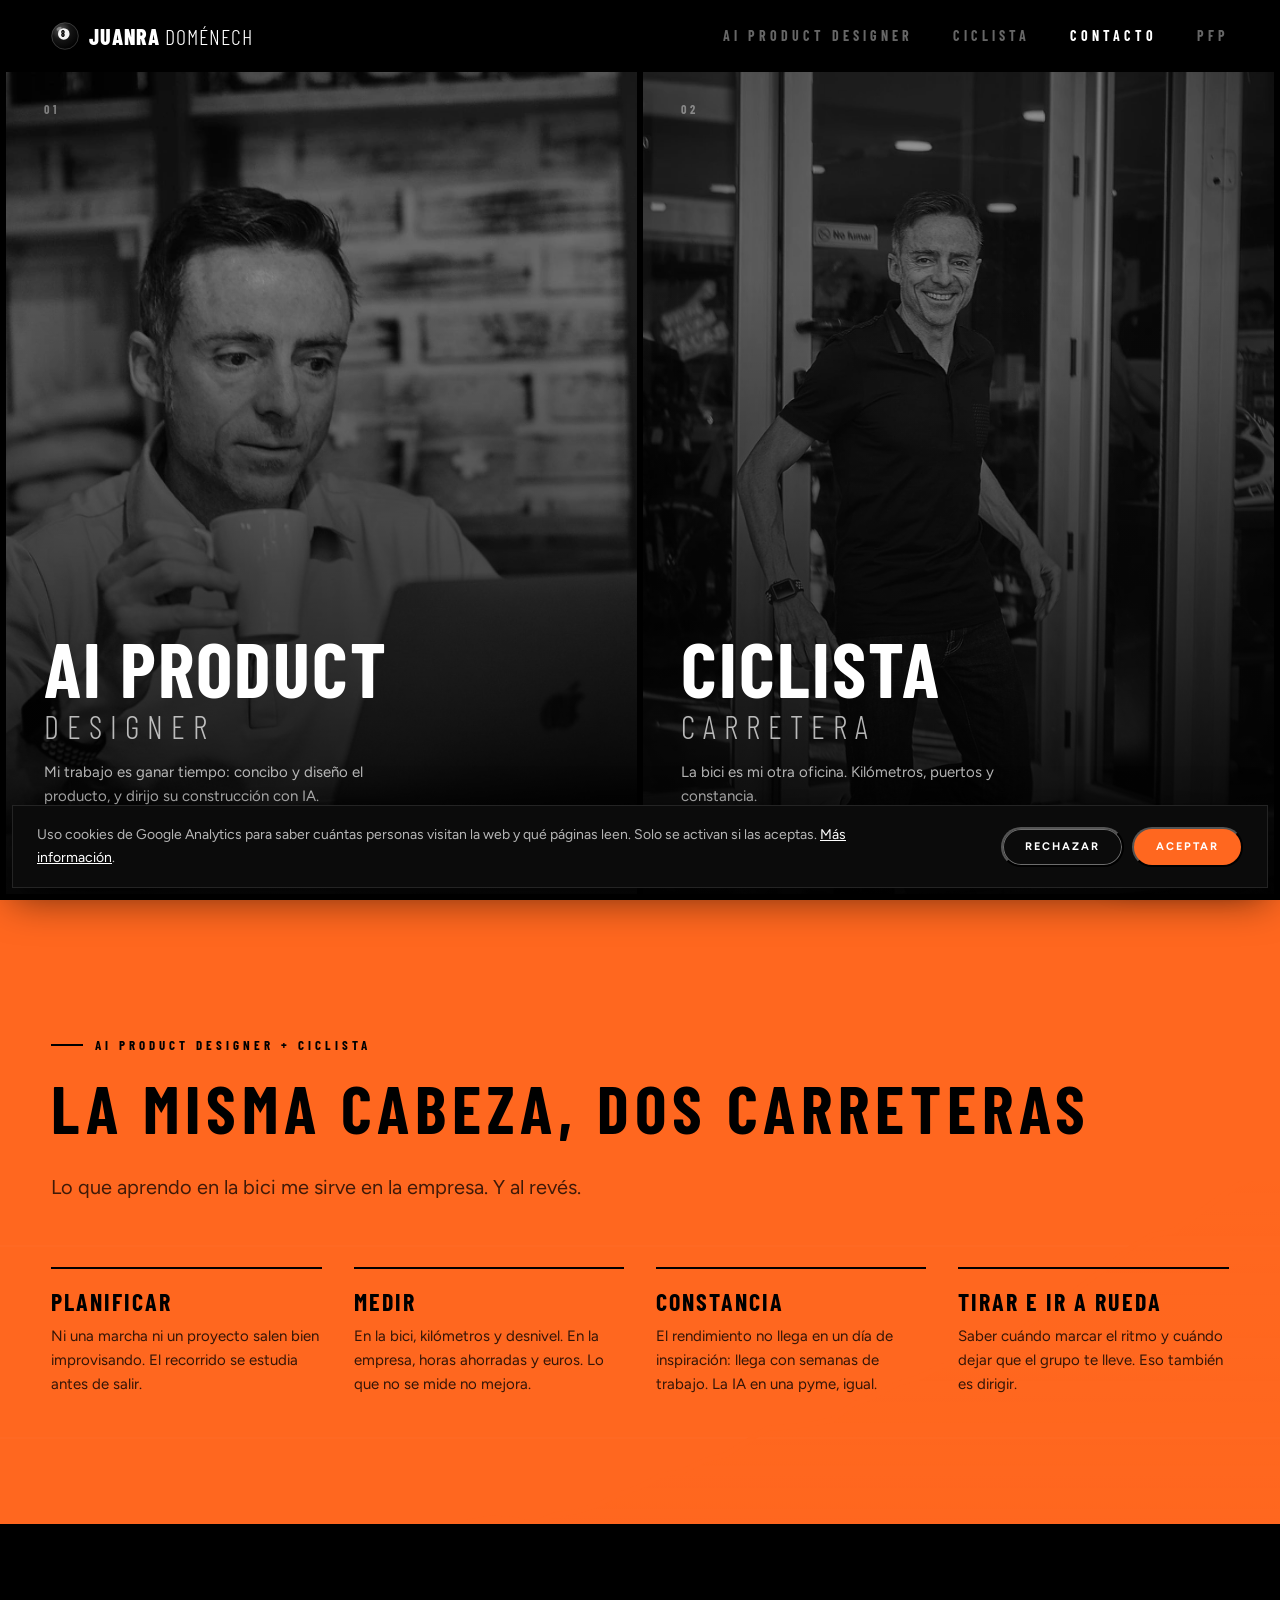
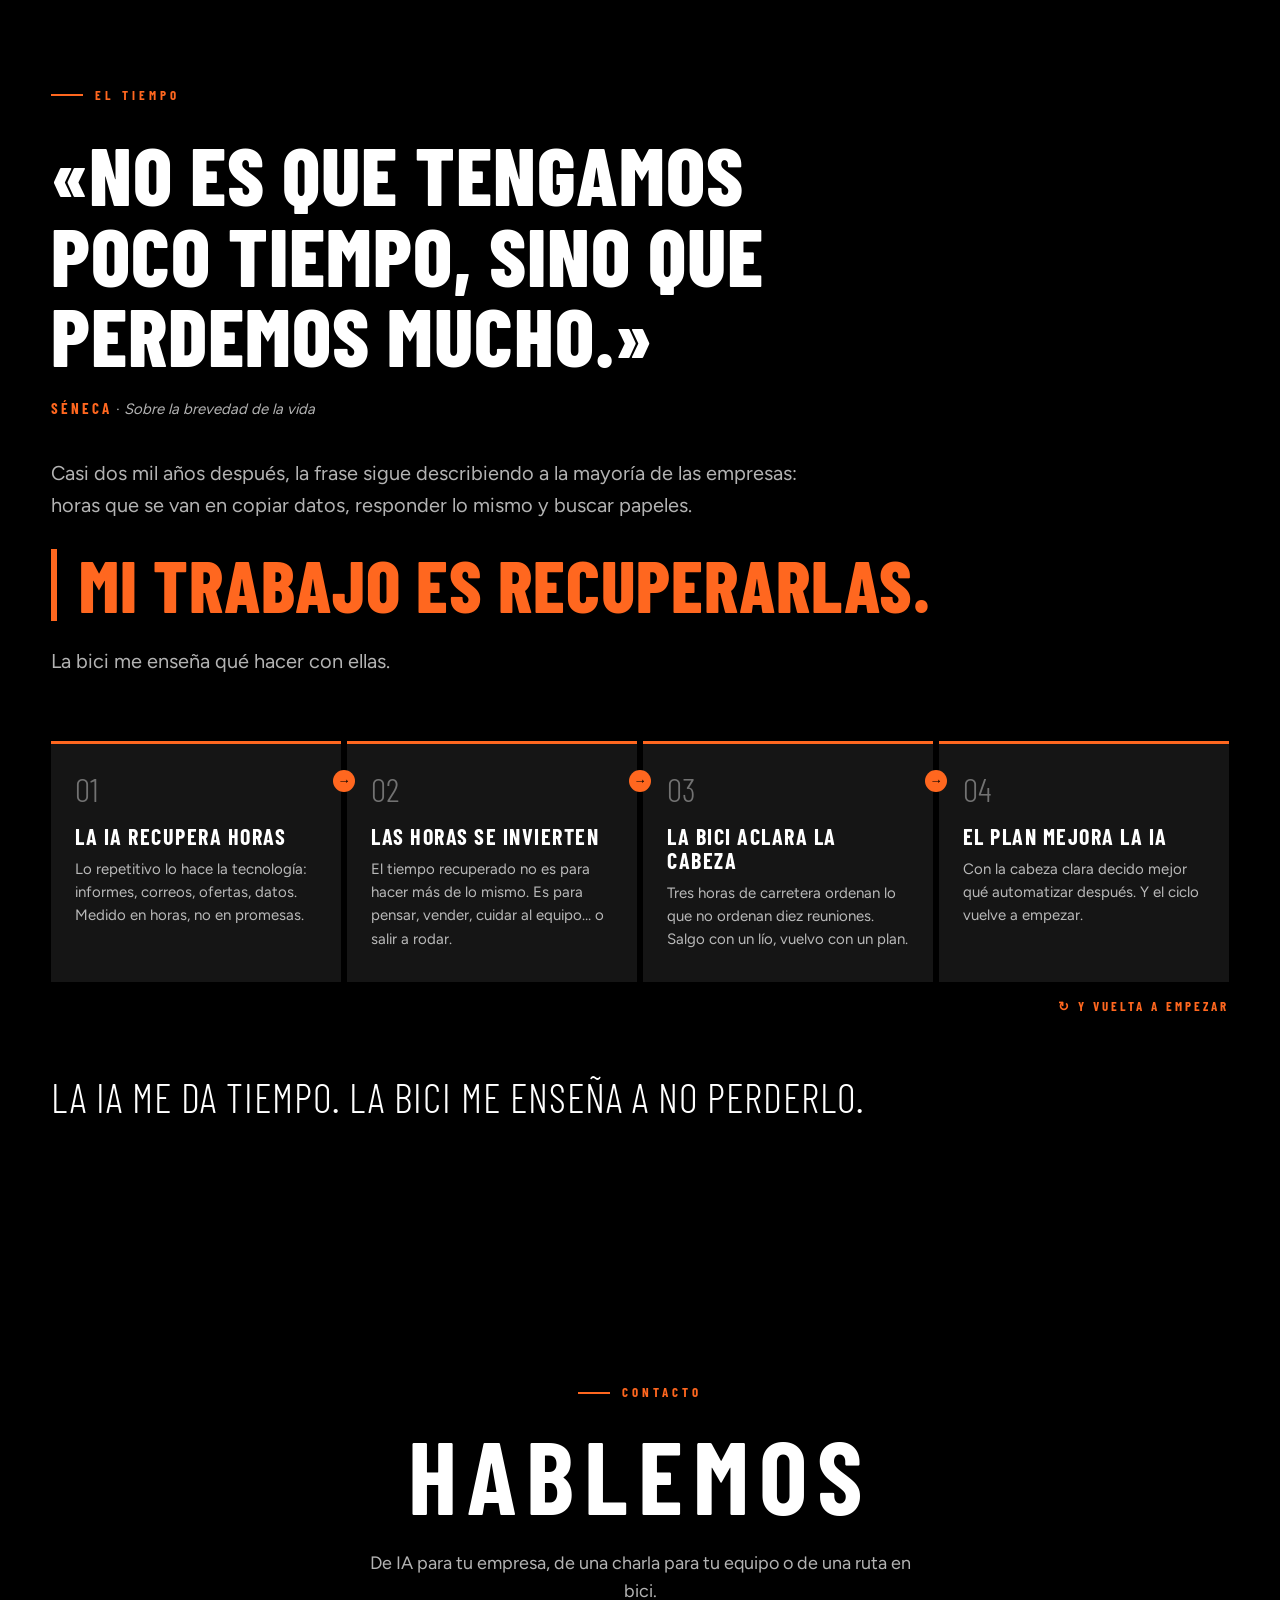
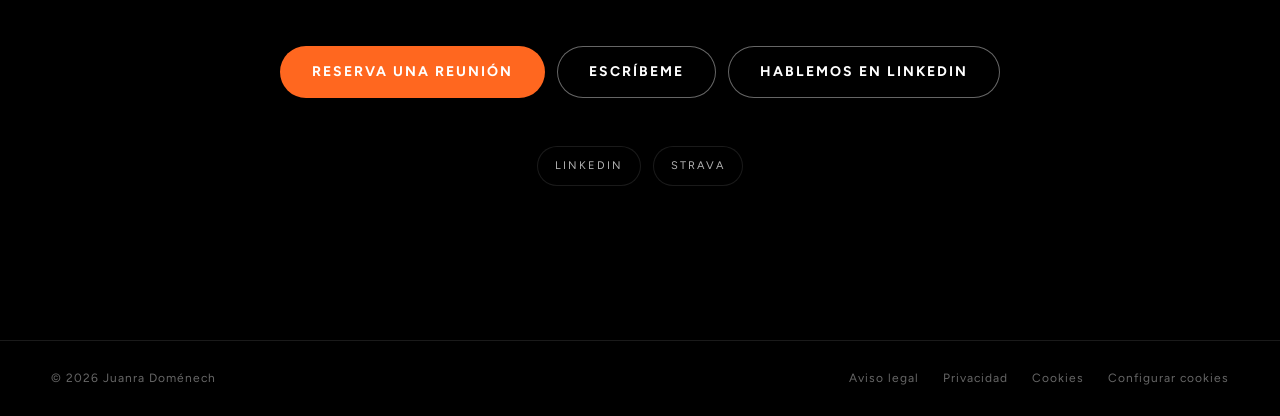
==== index.html @ 04b244ca "Web: títulos de sección alineados con el contenido en pantallas anchas Co-Authored-By: Claude Opus 5" ====
<!DOCTYPE html>
<html lang="es" data-ga="G-3RP4GH70DX">
<head>
<meta charset="utf-8">
<meta name="viewport" content="width=device-width, initial-scale=1">
<title>Juanra Doménech · AI Product Designer y ciclista</title>
<meta name="description" content="AI Product Designer: mi trabajo es ganar tiempo. Concibo y diseño producto de software con IA, del diagnóstico al producto en marcha. Y cuando cierro el portátil, salgo en bici.">

<link rel="canonical" href="https://juanradomenech.com/">
<meta name="theme-color" content="#000000">
<meta property="og:type" content="website">
<meta property="og:locale" content="es_ES">
<meta property="og:site_name" content="Juanra Doménech">
<meta property="og:title" content="Juanra Doménech · AI Product Designer y ciclista">
<meta property="og:description" content="AI Product Designer: mi trabajo es ganar tiempo. Concibo y diseño producto de software con IA, del diagnóstico al producto en marcha. Y cuando cierro el portátil, salgo en bici.">
<meta property="og:url" content="https://juanradomenech.com/">
<meta property="og:image" content="https://juanradomenech.com/img/og.png">
<meta property="og:image:width" content="1200">
<meta property="og:image:height" content="630">
<meta name="twitter:card" content="summary_large_image">
<link rel="icon" href="favicon.svg?v=6" type="image/svg+xml">
<link rel="icon" href="img/favicon-32.png?v=6" type="image/png" sizes="32x32">
<link rel="icon" href="img/favicon-192.png?v=6" type="image/png" sizes="192x192">
<link rel="apple-touch-icon" href="img/apple-touch-icon.png?v=6">
<link rel="preload" href="fonts/barlow-condensed-latin-700-normal.woff2" as="font" type="font/woff2" crossorigin>
<link rel="preload" href="fonts/figtree-latin-400-normal.woff2" as="font" type="font/woff2" crossorigin>
<link rel="stylesheet" href="css/estilos.css?v=438e1039">
<script type="application/ld+json">{"@context": "https://schema.org", "@type": "Person", "name": "Juanra Doménech", "url": "https://juanradomenech.com", "jobTitle": "AI Product Designer · Fundador de iLumya", "worksFor": {"@type": "Organization", "name": "iLumya Technologies", "url": "https://ilumya.es"}, "description": "AI Product Designer: mi trabajo es ganar tiempo. Concibo y diseño producto de software con IA, del diagnóstico al producto en marcha. Y cuando cierro el portátil, salgo en bici.", "knowsAbout": ["Diseño de producto", "Inteligencia artificial", "Software", "Transformación digital", "Ciclismo"], "sameAs": ["https://www.linkedin.com/in/juanradomenech/", "https://www.strava.com/athletes/1790674"]}</script>
</head>
<body>
<a class="saltar" href="#contenido">Saltar al contenido</a>
<header class="cabecera">
  <a class="logo" href="index.html" aria-label="Juanra Doménech, inicio"><svg class="logo-bola" viewBox="0 0 32 32" aria-hidden="true" focusable="false"><defs><radialGradient id="bola8" cx="34%" cy="28%" r="78%"><stop offset="0" stop-color="#5a5a5a"/><stop offset=".45" stop-color="#161616"/><stop offset="1" stop-color="#000"/></radialGradient></defs><circle cx="16" cy="16" r="15.2" fill="url(#bola8)" stroke="rgba(255,255,255,.28)" stroke-width=".8"/><circle cx="14.6" cy="13.6" r="6.6" fill="#f4f4f4"/><text x="14.6" y="17.1" text-anchor="middle" font-family="Barlow Condensed, Arial, sans-serif" font-weight="800" font-size="10" fill="#000">8</text><ellipse cx="9.2" cy="7.6" rx="3.2" ry="1.7" fill="#fff" opacity=".35" transform="rotate(-30 9.2 7.6)"/></svg><span class="logo-nombre">Juanra <span>Doménech</span></span></a>
  <nav class="menu" aria-label="Principal"><a href="consultor.html">AI Product Designer</a><a href="ciclista.html">Ciclista</a><a href="#contacto">Contacto</a><a href="personalfinance.html">PFP</a></nav>
  <button class="menu-boton" type="button" aria-label="Abrir el menú" aria-expanded="false" aria-controls="menu-movil"><span></span><span></span><span></span></button>
</header>
<div class="menu-movil" id="menu-movil">
  <a href="index.html">Inicio</a><a href="consultor.html">AI Product Designer</a><a href="ciclista.html">Ciclista</a><a href="#contacto">Contacto</a><a href="personalfinance.html">PFP</a>
  <div class="menu-pie"><a href="aviso-legal.html">Aviso legal</a><a href="privacidad.html">Privacidad</a><a href="https://www.linkedin.com/in/juanradomenech/" target="_blank" rel="noopener me">LinkedIn</a><a href="https://www.strava.com/athletes/1790674" target="_blank" rel="noopener me">Strava</a></div>
</div>
<main id="contenido">
<section class="portada" id="inicio" aria-label="Dos partes: consultor y ciclista">
  <h1 class="sr-only">Juanra Doménech, AI Product Designer y ciclista</h1>
  <a class="panel" href="consultor.html">
    <img class="foto foto--consultor" src="media/fotos/juanra-cafe.webp" alt="" loading="eager">
    <span class="panel-num">01</span>
    <div class="panel-texto">
      <h2>AI Product<span>Designer</span></h2>
      <p>Mi trabajo es ganar tiempo: concibo y diseño el producto, y dirijo su construcción con IA.</p>
      <span class="ver-mas">Ver más <i>→</i></span>
    </div>
  </a>
  <a class="panel" href="ciclista.html">
    <img class="foto foto--ciclista" src="media/fotos/juanra-tienda.webp" alt="" loading="eager">
    <span class="panel-num">02</span>
    <div class="panel-texto">
      <h2>Ciclista<span>Carretera</span></h2>
      <p>La bici es mi otra oficina. Kilómetros, puertos y constancia.</p>
      <span class="ver-mas">Ver más <i>→</i></span>
    </div>
  </a>
</section>
<section class="puente" aria-labelledby="t-puente">
  <svg class="arte-puente" viewBox="0 0 600 400" preserveAspectRatio="xMidYMid slice" aria-hidden="true" focusable="false"><defs><linearGradient id="alt2" x1="0" y1="0" x2="0" y2="1"><stop offset="0" stop-color="#FF671F" stop-opacity=".45"/><stop offset="1" stop-color="#FF671F" stop-opacity="0"/></linearGradient></defs><g stroke="#FFFFFF" stroke-opacity=".07"><line x1="0" y1="60" x2="600" y2="60"/><line x1="0" y1="150" x2="600" y2="150"/><line x1="0" y1="240" x2="600" y2="240"/><line x1="0" y1="330" x2="600" y2="330"/></g><polygon points="0,400 0.0,310.8 10.0,307.7 20.0,306.0 30.0,302.8 40.0,299.6 50.0,300.8 60.0,302.5 70.0,298.4 80.0,298.7 90.0,299.3 100.0,294.5 110.0,293.7 120.0,290.4 130.0,289.7 140.0,288.0 150.0,289.8 160.0,288.2 170.0,284.9 180.0,284.1 190.0,281.7 200.0,279.7 210.0,282.1 220.0,279.3 230.0,277.6 240.0,278.0 250.0,280.1 260.0,276.0 270.0,274.6 280.0,271.3 290.0,266.6 300.0,262.8 310.0,257.4 320.0,255.6 330.0,250.6 340.0,248.0 350.0,241.6 360.0,235.4 370.0,234.7 380.0,233.5 390.0,231.6 400.0,224.1 410.0,220.2 420.0,214.8 430.0,211.7 440.0,207.0 450.0,203.0 460.0,199.3 470.0,193.8 480.0,188.3 490.0,180.5 500.0,174.3 510.0,166.4 520.0,159.0 530.0,150.8 540.0,145.0 550.0,142.9 560.0,136.0 570.0,128.5 580.0,121.5 590.0,117.2 600.0,112.0 600,400" fill="url(#alt2)"/><polyline points="0.0,310.8 10.0,307.7 20.0,306.0 30.0,302.8 40.0,299.6 50.0,300.8 60.0,302.5 70.0,298.4 80.0,298.7 90.0,299.3 100.0,294.5 110.0,293.7 120.0,290.4 130.0,289.7 140.0,288.0 150.0,289.8 160.0,288.2 170.0,284.9 180.0,284.1 190.0,281.7 200.0,279.7 210.0,282.1 220.0,279.3 230.0,277.6 240.0,278.0 250.0,280.1 260.0,276.0 270.0,274.6 280.0,271.3 290.0,266.6 300.0,262.8 310.0,257.4 320.0,255.6 330.0,250.6 340.0,248.0 350.0,241.6 360.0,235.4 370.0,234.7 380.0,233.5 390.0,231.6 400.0,224.1 410.0,220.2 420.0,214.8 430.0,211.7 440.0,207.0 450.0,203.0 460.0,199.3 470.0,193.8 480.0,188.3 490.0,180.5 500.0,174.3 510.0,166.4 520.0,159.0 530.0,150.8 540.0,145.0 550.0,142.9 560.0,136.0 570.0,128.5 580.0,121.5 590.0,117.2 600.0,112.0" fill="none" stroke="#FF671F" stroke-width="2.5"/><g stroke="#FFFFFF" stroke-opacity=".35"><line x1="100" y1="326.0" x2="100" y2="336.0"/><line x1="200" y1="326.0" x2="200" y2="336.0"/><line x1="300" y1="326.0" x2="300" y2="336.0"/><line x1="400" y1="326.0" x2="400" y2="336.0"/><line x1="500" y1="326.0" x2="500" y2="336.0"/></g><line x1="600.0" y1="52.0" x2="600.0" y2="112.0" stroke="#FFFFFF" stroke-opacity=".6"/><circle cx="600.0" cy="112.0" r="5" fill="#FFFFFF"/></svg>
  <div class="wrap">
    <span class="etiqueta">AI Product Designer + Ciclista</span>
    <h2 class="titulo aparece" id="t-puente">La misma cabeza, dos carreteras</h2>
    <p class="entradilla aparece">Lo que aprendo en la bici me sirve en la empresa. Y al revés.</p>
    <div class="ideas aparece"><div class="idea"><h3>Planificar</h3><p>Ni una marcha ni un proyecto salen bien improvisando. El recorrido se estudia antes de salir.</p></div><div class="idea"><h3>Medir</h3><p>En la bici, kilómetros y desnivel. En la empresa, horas ahorradas y euros. Lo que no se mide no mejora.</p></div><div class="idea"><h3>Constancia</h3><p>El rendimiento no llega en un día de inspiración: llega con semanas de trabajo. La IA en una pyme, igual.</p></div><div class="idea"><h3>Tirar e ir a rueda</h3><p>Saber cuándo marcar el ritmo y cuándo dejar que el grupo te lleve. Eso también es dirigir.</p></div></div>
  </div>
</section>
<section class="parte tiempo" aria-labelledby="t-tiempo">
  <div class="wrap">
    <span class="etiqueta">El tiempo</span>
    <figure class="cita-seneca aparece">
      <blockquote id="t-tiempo"><p>«No es que tengamos poco tiempo, sino que perdemos mucho.»</p></blockquote>
      <figcaption><b>Séneca</b> · <cite>Sobre la brevedad de la vida</cite></figcaption>
    </figure>
    <p class="entradilla aparece">Casi dos mil años después, la frase sigue describiendo a la mayoría de las empresas: horas que se van en copiar datos, responder lo mismo y buscar papeles.</p><p class="tiempo-destacado aparece"><span>Mi trabajo es recuperarlas.</span></p><p class="entradilla tiempo-despues aparece">La bici me enseña qué hacer con ellas.</p>
    <ol class="ciclo aparece"><li class="paso"><span class="paso-n">01</span><h3>La IA recupera horas</h3><p>Lo repetitivo lo hace la tecnología: informes, correos, ofertas, datos. Medido en horas, no en promesas.</p></li><li class="paso"><span class="paso-n">02</span><h3>Las horas se invierten</h3><p>El tiempo recuperado no es para hacer más de lo mismo. Es para pensar, vender, cuidar al equipo… o salir a rodar.</p></li><li class="paso"><span class="paso-n">03</span><h3>La bici aclara la cabeza</h3><p>Tres horas de carretera ordenan lo que no ordenan diez reuniones. Salgo con un lío, vuelvo con un plan.</p></li><li class="paso"><span class="paso-n">04</span><h3>El plan mejora la IA</h3><p>Con la cabeza clara decido mejor qué automatizar después. Y el ciclo vuelve a empezar.</p></li></ol>
    <p class="ciclo-vuelta aparece" aria-hidden="true">↻ Y vuelta a empezar</p>
    <p class="tiempo-cierre aparece">La IA me da tiempo. La bici me enseña a no perderlo.</p>
  </div>
</section>
<section class="cierre" id="contacto" aria-labelledby="t-contacto">
  
  <div class="wrap">
    <span class="etiqueta">Contacto</span>
    <h2 class="titulo" id="t-contacto">Hablemos</h2>
    <p>De IA para tu empresa, de una charla para tu equipo o de una ruta en bici.</p>
    <div class="acciones"><a class="boton boton--lg" href="https://calendar.app.google/ssXw7ezBEgn77nco7" target="_blank" rel="noopener">Reserva una reunión</a><a class="boton boton--lg boton--linea" href="mailto:juanra.domenech@gmail.com">Escríbeme</a><a class="boton boton--lg boton--linea" href="https://www.linkedin.com/in/juanradomenech/" target="_blank" rel="noopener">Hablemos en LinkedIn</a></div>
    
    <div class="redes"><a href="https://www.linkedin.com/in/juanradomenech/" target="_blank" rel="noopener me">LinkedIn</a><a href="https://www.strava.com/athletes/1790674" target="_blank" rel="noopener me">Strava</a></div>
  </div>
</section>
</main>
<footer class="pie">
  <span>© 2026 Juanra Doménech</span>
  <nav aria-label="Legal"><a href="aviso-legal.html">Aviso legal</a><a href="privacidad.html">Privacidad</a><a href="cookies.html">Cookies</a><button type="button" class="pie-cookies" data-cookies hidden>Configurar cookies</button></nav>
</footer>
<div class="bot">
  <script type="application/json" id="bot-datos">{"saludo": "¡Hola! Soy el asistente de Juanra. Te cuento qué hace, cómo trabaja y cómo contactarle. ¿Qué te interesa?", "inicio": ["servicios", "ilumya", "formacion-equipos", "precios", "ciclismo", "contacto"], "temas": [{"id": "servicios", "boton": "¿A qué te dedicas?", "claves": ["aplicacion", "aplicación", "app", "ayuda", "ayudar", "consultor", "consultoria", "dedicas", "diseñas", "diseño", "haces", "ofreces", "producto", "servicio", "servicios", "software", "trabajar contigo", "designer", "diseñador"], "texto": "Soy AI Product Designer y mi trabajo es ganar tiempo: concibo y diseño software a partir de un diagnóstico de tu empresa y dirijo su construcción, la haga la IA o un equipo de desarrollo. Trabajo en cinco pasos: diagnóstico, concepto, diseño, dirección del desarrollo y evolución. Los servicios de AI Officer para pymes los presto desde iLumya (ilumya.es).", "siguientes": ["ilumya", "precios", "contacto"]}, {"id": "formacion-equipos", "boton": "Formación para equipos", "claves": ["formacion", "formar", "formador", "curso", "cursos", "taller", "talleres", "charla", "charlas", "conferencia", "ponencia", "equipo", "equipos", "plantilla", "empleados", "docente", "clase"], "texto": "Soy formador de equipos: preparo a las personas para que la tecnología y la IA se usen de verdad en el día a día. Llevo más de 20 años como docente y divulgador (COEPA, AIJU, AICE, AEC, SER Radio Alcoy, Grupo Zeta). Formación práctica, con tus procesos y tus herramientas, también como charla para tu equipo.", "siguientes": ["contacto", "servicios"]}, {"id": "ilumya", "boton": "¿Qué es iLumya?", "claves": ["ilumya", "empresa", "tu empresa", "software", "paradigma"], "texto": "En 2026 creé iLumya, un nuevo paradigma de empresa tecnológica de IA y software para pymes: personas que adaptan la gestión de la empresa a la IA y tecnología de IA que hace el trabajo cada día. Allí concibo el producto y trabajo como AI Officer. Los servicios para empresas los tienes en ilumya.es.", "enlace": {"texto": "Ver servicios en ilumya.es", "url": "https://ilumya.es"}, "siguientes": ["servicios", "contacto"]}, {"id": "precios", "boton": "¿Cuánto cuesta?", "claves": ["precio", "precios", "cuesta", "coste", "costo", "tarifa", "tarifas", "presupuesto", "pagar", "euros", "barato", "caro", "cuanto"], "texto": "Cada producto se presupuesta por escrito después del diagnóstico, cuando ya sabemos qué hay que construir y quién lo construye. Los servicios de AI Officer de iLumya tienen sus propios formatos y precios en ilumya.es.", "siguientes": ["contacto"]}, {"id": "trayectoria", "boton": "Tu trayectoria", "claves": ["trayectoria", "experiencia", "años", "carrera", "curriculum", "cv", "kliktickect", "klikticket", "mkf", "miniland", "linkedin", "quien eres", "quién", "sobre ti"], "texto": "Más de 25 años creando producto digital y negocio: concebí y dirigí MKF, Klikair CRM y KlikTicket (vendida a un grupo de software), dirigí el marketing de empresas que venden en más de 140 países (Miniland, Mutua Levante, Diagram Software) y en 2026 fundé iLumya.", "enlace": {"texto": "Ver mi LinkedIn", "url": "https://www.linkedin.com/in/juanradomenech/"}, "siguientes": ["estudios", "servicios"]}, {"id": "estudios", "boton": "Tu formación académica", "claves": ["estudios", "estudiado", "master", "masters", "mba", "licenciado", "licenciatura", "universidad", "titulacion", "esic", "eae", "obs", "big data"], "texto": "Licenciado en Marketing & Business Administration (ESIC), MBA (EAE), Máster en Data Management - Big Data & Business Analytics (OBS), Máster en Marketing Online y Comercio Digital (EAE), Máster en Marketing Digital (CEPADE-UPM) y Máster en Internet y Comunicación (UOC).", "siguientes": ["formacion-equipos", "contacto"]}, {"id": "ciclismo", "boton": "Tu lado ciclista", "claves": ["bici", "bicicleta", "ciclismo", "ciclista", "carretera", "ruta", "rutas", "strava", "kilometros", "km", "puerto", "mundial", "japon", "francia", "gran fondo", "millars", "uci", "marcha", "marchas"], "texto": "La bici es mi otra oficina: salgo con un lío en la cabeza y vuelvo con un plan. En 2026 llevo 9.059 km y 175.595 m de desnivel, y me clasifiqué en The Millars para el Mundial UCI Gran Fondo de Japón. El próximo reto: clasificarme para Francia 2027.", "enlace": {"texto": "Ver la página Ciclista", "url": "/ciclista.html"}, "siguientes": ["contacto"]}, {"id": "contacto", "boton": "Quiero hablar con Juanra", "claves": ["agenda", "agendar", "calendario", "cita", "contactar", "contacto", "correo", "email", "escribir", "hablar", "llamada", "llamar", "mail", "meet", "quedar", "reserva", "reservar", "reunion", "telefono", "videollamada"], "texto": "Reserva una reunión directamente en mi agenda (con videollamada de Google Meet) o escríbeme y te respondo personalmente. Cuéntame en dos líneas tu empresa y qué necesitas.", "accion": "correo", "siguientes": []}, {"id": "saludo", "claves": ["hola", "buenas", "buenos dias", "buenas tardes", "hey"], "texto": "¡Hola! ¿En qué te puedo ayudar? Puedo contarte a qué me dedico, la formación para equipos, iLumya o cómo contactar conmigo.", "siguientes": ["servicios", "formacion-equipos", "contacto"]}, {"id": "gracias", "claves": ["gracias", "genial", "perfecto", "vale", "ok"], "texto": "¡A ti! Si quieres seguir la conversación con Juanra, escríbele.", "accion": "correo", "siguientes": []}], "no_entiendo": "No tengo esa respuesta, pero Juanra sí. Escríbele tu pregunta y te contesta personalmente.", "correo_asunto": "Consulta desde juanradomenech.com", "correo": "juanra.domenech@gmail.com", "agenda": "https://calendar.app.google/ssXw7ezBEgn77nco7"}</script>
  <div class="bot-panel" id="bot-panel" role="dialog" aria-label="Asistente de Juanra" hidden>
    <div class="bot-cab"><img src="media/fotos/juanra-cafe.webp" alt="" width="40" height="40"><div><strong>Asistente de Juanra</strong><span>Respuestas al momento · Juanra contesta por correo</span></div>
      <button type="button" class="bot-cerrar" aria-label="Cerrar">×</button></div>
    <div class="bot-msgs" aria-live="polite"></div>
    <form class="bot-form"><label class="sr-only" for="bot-texto">Tu pregunta</label>
      <input id="bot-texto" type="text" autocomplete="off" placeholder="Escribe tu pregunta…">
      <button type="submit" class="bot-enviar" aria-label="Enviar"><svg viewBox="0 0 24 24" aria-hidden="true"><path fill="currentColor" d="M3 20.5 21 12 3 3.5 3 10l12 2-12 2z"/></svg></button></form>
  </div>
  <button type="button" class="bot-boton" aria-expanded="false" aria-controls="bot-panel"><svg viewBox="0 0 24 24" aria-hidden="true"><path fill="currentColor" d="M4 4h16a2 2 0 0 1 2 2v10a2 2 0 0 1-2 2H9l-5 4v-4a2 2 0 0 1-2-2V6a2 2 0 0 1 2-2zm3 6.5a1.5 1.5 0 1 0 0 .01zm5 0a1.5 1.5 0 1 0 0 .01zm5 0a1.5 1.5 0 1 0 0 .01z"/></svg><span>Pregúntame</span></button>
</div>
<script src="js/web.js?v=4409b723" defer></script>
<script src="js/consentimiento.js?v=2a28d7bd" defer></script>
<script src="js/promo-pfp.js?v=2489d7d7" defer></script>
</body>
</html>
---- css/estilos.css ----
/* juanradomenech.com · estilos */

@font-face { font-family: "Barlow Condensed"; font-weight: 300; font-style: normal; font-display: swap; src: url("../fonts/barlow-condensed-latin-300-normal.woff2") format("woff2"); }
@font-face { font-family: "Barlow Condensed"; font-weight: 700; font-style: normal; font-display: swap; src: url("../fonts/barlow-condensed-latin-700-normal.woff2") format("woff2"); }
@font-face { font-family: "Barlow Condensed"; font-weight: 800; font-style: normal; font-display: swap; src: url("../fonts/barlow-condensed-latin-800-normal.woff2") format("woff2"); }
@font-face { font-family: "Figtree"; font-weight: 400; font-style: normal; font-display: swap; src: url("../fonts/figtree-latin-400-normal.woff2") format("woff2"); }
@font-face { font-family: "Figtree"; font-weight: 700; font-style: normal; font-display: swap; src: url("../fonts/figtree-latin-700-normal.woff2") format("woff2"); }

:root {
  --font-condensed: "Barlow Condensed", "Proxima Nova Condensed", Helvetica, Arial, sans-serif;
  --font-body: "Figtree", "Proxima Nova", Helvetica, Arial, sans-serif;
  /* Alternativa de una sola familia (hay que añadir sus @font-face):
  --font-condensed: "Sofia Sans Condensed", Helvetica, Arial, sans-serif;
  --font-body: "Sofia Sans", Helvetica, Arial, sans-serif; */

  --black: #000000;
  --black-soft: #0B0B0B;
  --black-card: #151515;
  --white: #FFFFFF;
  --white-70: rgba(255, 255, 255, .7);
  --white-40: rgba(255, 255, 255, .4);
  --white-10: rgba(255, 255, 255, .1);
  --orange: #FF671F;
  --orange-hover: #F54F00;

  --header-h: 72px;
  --pad: clamp(20px, 4vw, 64px);
  --max: 1320px;
  --ease: cubic-bezier(.22, .61, .36, 1);
}

*, *::before, *::after { box-sizing: border-box; }
html { scroll-behavior: smooth; scroll-padding-top: var(--header-h); -webkit-text-size-adjust: 100%; }
body { margin: 0; background: var(--black); color: var(--white); font-family: var(--font-body); font-size: 16px; line-height: 1.6; -webkit-font-smoothing: antialiased; }
img, svg { display: block; max-width: 100%; }
a { color: inherit; text-decoration: none; }
p { margin: 0; }
h1, h2, h3 { margin: 0; font-family: var(--font-condensed); font-weight: 700; text-transform: uppercase; line-height: 1.05; }
:focus-visible { outline: 2px solid var(--orange); outline-offset: 3px; }
.sr-only { position: absolute; width: 1px; height: 1px; overflow: hidden; clip: rect(0 0 0 0); white-space: nowrap; }
.saltar { position: absolute; left: 16px; top: -60px; z-index: 100; background: var(--orange); padding: 10px 16px; font-weight: 700; }
.saltar:focus { top: 12px; }
.wrap { max-width: var(--max); margin: 0 auto; padding: 0 var(--pad); }

/* ---------- Cabecera ---------- */
.cabecera { position: fixed; inset: 0 0 auto 0; height: var(--header-h); z-index: 50; display: flex; align-items: center; justify-content: space-between; padding: 0 var(--pad); background: linear-gradient(to bottom, rgba(0,0,0,.85), rgba(0,0,0,0)); transition: background .3s var(--ease); }
.cabecera.con-fondo { background: rgba(0, 0, 0, .92); }
.logo { display: inline-flex; align-items: center; gap: 10px; font-family: var(--font-condensed); font-weight: 800; font-size: 22px; letter-spacing: 1px; text-transform: uppercase; line-height: 1; }
.logo-bola { width: 28px; height: 28px; flex: none; transition: transform .6s var(--ease); }
.logo:hover .logo-bola { transform: rotate(360deg); }
.logo-nombre span { font-weight: 300; }
.menu { display: flex; gap: 40px; }
.menu a { font-family: var(--font-condensed); font-weight: 700; font-size: 14px; letter-spacing: 4px; text-transform: uppercase; color: var(--white-40); transition: color .2s; }
.menu a:hover, .menu a.activo { color: var(--white); }
.menu-boton { display: none; width: 44px; height: 44px; border: 0; background: none; color: var(--white); cursor: pointer; padding: 10px; }
.menu-boton span { display: block; height: 2px; background: currentColor; margin: 6px 0; transition: transform .3s var(--ease), opacity .2s; }
.menu-abierto .menu-boton span:nth-child(1) { transform: translateY(8px) rotate(45deg); }
.menu-abierto .menu-boton span:nth-child(2) { opacity: 0; }
.menu-abierto .menu-boton span:nth-child(3) { transform: translateY(-8px) rotate(-45deg); }

.menu-movil { position: fixed; inset: 0; z-index: 40; background: var(--black); display: flex; flex-direction: column; justify-content: center; gap: 8px; padding: var(--header-h) var(--pad) 32px; opacity: 0; visibility: hidden; transition: opacity .3s var(--ease), visibility .3s; }
.menu-abierto .menu-movil { opacity: 1; visibility: visible; }
.menu-movil > a { font-family: var(--font-condensed); font-weight: 700; font-size: 44px; letter-spacing: 4px; text-transform: uppercase; }
.menu-movil .menu-pie { margin-top: 40px; display: flex; flex-wrap: wrap; gap: 20px; font-size: 12px; letter-spacing: 2px; text-transform: uppercase; color: var(--white-40); }

/* ---------- Botones y enlaces ---------- */
.boton { position: relative; display: inline-flex; align-items: center; justify-content: center; height: 40px; padding: 0 22px; border-radius: 30px; overflow: hidden; background: var(--orange); color: var(--white); font-family: var(--font-body); font-weight: 700; font-size: 11px; letter-spacing: 2px; text-transform: uppercase; isolation: isolate; }
.boton::before { content: ""; position: absolute; inset: 0; z-index: -1; background: var(--orange-hover); transform: translateX(-101%); transition: transform .35s var(--ease); }
.boton:hover::before, .boton:focus-visible::before { transform: translateX(0); }
.boton--lg { height: 52px; padding: 0 32px; font-size: 14px; }
.boton--linea { background: transparent; box-shadow: inset 0 0 0 1px var(--white-40); }
.boton--linea::before { background: var(--white-10); }
.ver-mas { display: inline-flex; gap: 8px; align-items: center; font-size: 11px; letter-spacing: 2px; text-transform: uppercase; }
.ver-mas i { font-style: normal; transition: transform .3s var(--ease); }

/* ---------- Portada: dos paneles ---------- */
.portada { display: flex; height: 100vh; height: 100svh; min-height: 560px; gap: 6px; padding: var(--header-h) 6px 6px; background: var(--black); }
.panel { position: relative; flex: 1 1 0; overflow: hidden; display: flex; align-items: flex-end; background: var(--black-card); transition: flex-grow .6s var(--ease); }
.panel:hover, .panel:focus-visible { flex-grow: 1.35; }
.panel .arte { position: absolute; inset: 0; width: 100%; height: 100%; transition: transform 1.2s var(--ease), opacity .6s; opacity: .55; }
.panel:hover .arte { transform: scale(1.05); opacity: .85; }
.panel .foto { position: absolute; inset: 0; width: 100%; height: 100%; object-fit: cover; filter: grayscale(1) brightness(.6); transition: transform 1.2s var(--ease), filter .6s; }
.panel:hover .foto { transform: scale(1.05); filter: grayscale(.6) brightness(.8); }
.panel::after { content: ""; position: absolute; inset: 0; background: linear-gradient(to top, rgba(0,0,0,.92) 0%, rgba(0,0,0,.35) 45%, rgba(0,0,0,0) 75%); pointer-events: none; }
.panel-num { position: absolute; top: 28px; left: clamp(24px, 3vw, 48px); z-index: 2; font-family: var(--font-condensed); font-weight: 700; font-size: 12px; letter-spacing: 4px; color: var(--white-40); }
.panel-texto { position: relative; z-index: 2; padding: clamp(24px, 3vw, 48px); max-width: 520px; }
.panel h2 { font-size: clamp(40px, 6vw, 88px); letter-spacing: 2px; line-height: .92; }
.panel h2 span { display: block; font-weight: 300; font-size: .42em; letter-spacing: 8px; color: var(--white-70); margin-top: 10px; }
.panel p { margin: 18px 0 22px; font-size: 15px; color: var(--white-70); max-width: 380px; }
.panel:hover .ver-mas i { transform: translateX(6px); }
.panel .ver-mas { color: var(--white); }
.panel .ver-mas::before { content: ""; width: 24px; height: 2px; background: var(--orange); }

/* ---------- Bloques ---------- */
.parte { position: relative; padding: clamp(80px, 12vw, 160px) 0 clamp(60px, 8vw, 120px); overflow: hidden; }
.parte--suave { background: var(--black-soft); }
.marca-agua { position: absolute; top: clamp(30px, 6vw, 80px); left: 50%; transform: translateX(-50%); font-family: var(--font-condensed); font-weight: 800; font-size: clamp(90px, 20vw, 300px); line-height: 1; letter-spacing: 8px; text-transform: uppercase; color: transparent; -webkit-text-stroke: 1px rgba(255,255,255,.07); white-space: nowrap; pointer-events: none; user-select: none; }
.etiqueta { display: inline-flex; align-items: center; gap: 12px; font-family: var(--font-condensed); font-weight: 700; font-size: 13px; letter-spacing: 4px; text-transform: uppercase; color: var(--orange); }
.etiqueta::before { content: ""; width: 32px; height: 2px; background: var(--orange); }
.titulo { margin-top: 18px; font-size: clamp(36px, 5.2vw, 68px); letter-spacing: clamp(3px, .5vw, 6px); }
.titulo-sec { font-size: clamp(26px, 3vw, 32px); letter-spacing: 6px; }
.entradilla { margin-top: 28px; max-width: 760px; font-size: clamp(17px, 1.6vw, 20px); line-height: 1.6; color: var(--white-70); }
.cabeza-sec { display: flex; justify-content: space-between; align-items: flex-end; gap: 24px; margin: clamp(72px, 9vw, 120px) auto 32px; }

/* Cifras */
.cifras { display: grid; grid-template-columns: repeat(4, 1fr); gap: 1px; margin-top: 64px; background: var(--white-10); border: 1px solid var(--white-10); }
.cifras--3 { grid-template-columns: repeat(3, 1fr); }
.cifra { background: var(--black); padding: 32px 28px; }
.parte--suave .cifra { background: var(--black-soft); }
.cifra b { display: block; font-family: var(--font-condensed); font-weight: 800; font-size: clamp(56px, 6vw, 84px); line-height: 1; }
.cifra b small { font-size: .5em; color: var(--orange); margin-left: 4px; }
.cifra span { display: block; margin-top: 10px; font-size: 14px; color: var(--white-70); }

/* Servicios */
.servicios { display: grid; grid-template-columns: repeat(3, 1fr); gap: 6px; }
.servicio { position: relative; display: flex; flex-direction: column; gap: 16px; background: var(--black-card); padding: 40px 32px 32px; min-height: 320px; overflow: hidden; }
.servicio::before { content: ""; position: absolute; left: 0; top: 0; height: 3px; width: 0; background: var(--orange); transition: width .5s var(--ease); }
.servicio:hover::before { width: 100%; }
.servicio .n { font-family: var(--font-condensed); font-weight: 300; font-size: 14px; letter-spacing: 4px; color: var(--white-40); }
.servicio h3 { font-size: 26px; letter-spacing: 2px; }
.servicio p { color: var(--white-70); font-size: 15px; flex: 1; }
.servicio .boton { align-self: flex-start; }

/* Carrusel */
.carrusel { position: relative; }
.pista { display: grid; grid-auto-flow: column; grid-auto-columns: clamp(270px, 28vw, 360px); gap: 6px; overflow-x: auto; scroll-snap-type: x mandatory; scrollbar-width: none; --borde: max(var(--pad), calc((100% - var(--max)) / 2 + var(--pad))); padding: 0 var(--borde); scroll-padding: 0 var(--borde); cursor: grab; }
.pista::-webkit-scrollbar { display: none; }
.pista.arrastrando { cursor: grabbing; scroll-snap-type: none; }
.tarjeta { position: relative; scroll-snap-align: start; min-height: 420px; display: flex; flex-direction: column; justify-content: flex-end; padding: 32px 28px; background: var(--black-card); overflow: hidden; user-select: none; }
.tarjeta .arte-tarjeta { position: absolute; inset: 0; opacity: .5; transition: opacity .5s; -webkit-mask-image: linear-gradient(to bottom, #000 35%, transparent 70%); mask-image: linear-gradient(to bottom, #000 35%, transparent 70%); }
.tarjeta:hover .arte-tarjeta { opacity: .9; }
.tarjeta .anos { position: absolute; top: 28px; left: 28px; font-family: var(--font-condensed); font-weight: 700; font-size: 15px; letter-spacing: 3px; color: var(--orange); }
.tarjeta h3 { position: relative; font-size: 30px; letter-spacing: 2px; }
.tarjeta p { position: relative; margin-top: 12px; font-size: 14px; color: var(--white-70); }
.tarjeta .dato { position: relative; font-family: var(--font-condensed); font-weight: 800; font-size: 56px; line-height: 1; margin-bottom: 8px; }
.controles { display: grid; grid-template-columns: 1fr auto 1fr; align-items: center; gap: 24px; margin-top: 28px; }
.controles .puntos { grid-column: 2; justify-content: center; }
.controles .flechas { grid-column: 3; justify-self: end; }
.puntos { display: flex; gap: 10px; flex-wrap: wrap; }
.puntos button { width: 10px; height: 10px; padding: 0; border: 0; border-radius: 50%; background: var(--white-40); cursor: pointer; transition: background .2s, transform .2s; }
.puntos button[aria-current="true"] { background: var(--orange); transform: scale(1.3); }
.flechas { display: flex; gap: 8px; }
.flechas button { width: 48px; height: 48px; border: 1px solid var(--white-40); border-radius: 50%; background: transparent; color: var(--white); font-size: 18px; cursor: pointer; transition: background .2s, border-color .2s; }
.flechas button:hover { background: var(--orange); border-color: var(--orange); }
.flechas button:disabled { opacity: .3; cursor: default; background: transparent; border-color: var(--white-40); }

.formacion { margin-top: 48px; padding-top: 28px; border-top: 1px solid var(--white-10); display: grid; grid-template-columns: 200px 1fr; gap: 24px; font-size: 14px; color: var(--white-70); }
.formacion strong { font-family: var(--font-condensed); font-size: 14px; letter-spacing: 4px; text-transform: uppercase; color: var(--white); }

/* Puente */
.puente { position: relative; padding: clamp(80px, 10vw, 140px) 0; background: var(--orange); color: var(--black); overflow: hidden; }
.puente .arte-puente { position: absolute; inset: auto 0 0 0; width: 100%; height: 55%; opacity: .25; }
.puente .etiqueta { color: var(--black); }
.puente .etiqueta::before { background: var(--black); }
.puente .titulo { color: var(--black); }
.puente .entradilla { color: rgba(0,0,0,.75); }
.ideas { position: relative; display: grid; grid-template-columns: repeat(4, 1fr); gap: 32px; margin-top: 64px; }
.idea { border-top: 2px solid var(--black); padding-top: 20px; }
.idea h3 { font-size: 24px; letter-spacing: 2px; }
.idea p { margin-top: 10px; font-size: 15px; color: rgba(0,0,0,.8); }

/* Ciclista: próximamente */
.proximamente { display: grid; grid-template-columns: 1fr auto; align-items: center; gap: 32px; margin-top: 48px; padding: 40px; background: var(--black-card); border-left: 3px solid var(--orange); }
.proximamente p { font-size: 18px; color: var(--white-70); max-width: 640px; }

/* Panel de empresa (desactivado hasta su lanzamiento) */
.aviso-empresa { margin-top: 48px; display: flex; align-items: center; justify-content: space-between; gap: 24px; padding: 32px 40px; background: var(--black-card); }
.aviso-empresa h3 { font-size: 28px; letter-spacing: 4px; }
.aviso-empresa p { color: var(--white-70); margin-top: 6px; }

/* Cierre */
.cierre { padding: clamp(100px, 12vw, 180px) 0; text-align: center; background: var(--black); }
.cierre .titulo { font-size: clamp(48px, 8vw, 110px); letter-spacing: clamp(4px, .8vw, 10px); }
.cierre p { margin: 20px auto 40px; max-width: 560px; color: var(--white-70); font-size: 18px; }
.cierre .acciones { display: flex; justify-content: center; flex-wrap: wrap; gap: 12px; }
.redes { display: flex; justify-content: center; gap: 12px; margin-top: 48px; }
.redes a { width: 44px; height: 44px; display: grid; place-items: center; border-radius: 50%; color: var(--white-70); transition: color .2s, background .2s; }
.redes a:hover { color: var(--white); background: var(--white-10); }
.redes svg { width: 20px; height: 20px; fill: currentColor; }

/* Pie */
.pie { display: flex; flex-wrap: wrap; justify-content: space-between; align-items: center; gap: 16px; padding: 28px var(--pad); border-top: 1px solid var(--white-10); font-size: 12px; letter-spacing: 1px; color: var(--white-40); }
.pie nav { display: flex; flex-wrap: wrap; gap: 24px; }
.pie a:hover { color: var(--white); }

/* Páginas legales */
.legal { max-width: 820px; margin: 0 auto; padding: calc(var(--header-h) + 64px) var(--pad) 96px; }
.legal h1 { font-size: clamp(36px, 5vw, 56px); letter-spacing: 4px; margin: 18px 0 40px; }
.legal h2 { font-size: 20px; letter-spacing: 3px; margin: 40px 0 12px; }
.legal p, .legal li { color: var(--white-70); margin-bottom: 12px; }
.legal a { color: var(--orange); }
.legal .fecha { font-size: 13px; color: var(--white-40); }
.error { min-height: 100svh; display: grid; place-content: center; text-align: center; gap: 24px; padding: var(--pad); }
.error h1 { font-size: clamp(80px, 16vw, 200px); letter-spacing: 8px; }

/* Aparición al hacer scroll */
/* Sin animación al desplazarse: toda la página se muestra a la vez */
.aparece { opacity: 1; transform: none; }
.redes a { width: auto; height: 40px; padding: 0 18px; border-radius: 30px; box-shadow: inset 0 0 0 1px var(--white-10); font-size: 11px; letter-spacing: 2px; text-transform: uppercase; }

/* ---------- Responsive ---------- */
@media (max-width: 1024px) {
  .cifras { grid-template-columns: repeat(2, 1fr); }
  .servicios { grid-template-columns: 1fr; }
  .servicio { min-height: 0; }
  .ideas { grid-template-columns: repeat(2, 1fr); }
}
@media (max-width: 760px) {
  :root { --header-h: 64px; }
  .menu { display: none; }
  .menu-boton { display: block; }
  .logo { font-size: 19px; }
  .portada { flex-direction: column; height: auto; min-height: 0; }
  .panel { flex: none; height: 68svh; min-height: 420px; }
  .panel:hover, .panel:focus-visible { flex-grow: 0; }
  .cifras, .cifras--3 { grid-template-columns: 1fr 1fr; }
  .cifra { padding: 24px 18px; }
  .ideas { grid-template-columns: 1fr; gap: 28px; }
  .formacion { grid-template-columns: 1fr; gap: 8px; }
  .proximamente, .aviso-empresa { grid-template-columns: 1fr; flex-direction: column; align-items: flex-start; padding: 28px; }
  .cabeza-sec { flex-direction: column; align-items: flex-start; }
  .controles .flechas { display: none; }

  .pie { flex-direction: column; align-items: flex-start; }
}
@media (prefers-reduced-motion: reduce) {
  html { scroll-behavior: auto; }
  *, *::before, *::after { transition: none !important; animation: none !important; }
  .aparece { opacity: 1; transform: none; }
}

/* ---------- Páginas de cada parte ---------- */
.portada--pagina { height: 78vh; height: 78svh; min-height: 520px; }
.panel--fijo { cursor: default; }
.panel--fijo .arte { opacity: .7; }
.panel h1 { font-size: clamp(56px, 9vw, 140px); letter-spacing: 3px; line-height: .9; }
.panel h1 span { display: block; font-weight: 300; font-size: .34em; letter-spacing: 10px; color: var(--white-70); margin-top: 12px; }
.panel--fijo .panel-texto { max-width: 720px; }
.panel--fijo p { font-size: 17px; max-width: 520px; }
.otra-mitad { position: relative; display: flex; height: 62vh; height: 62svh; min-height: 420px; padding: 6px; background: var(--black); }
.otra-mitad .panel { flex: 1; }
.otra-etiqueta { position: absolute; z-index: 3; top: 34px; right: clamp(30px, 3vw, 54px); }
@media (max-width: 760px) {
  .portada--pagina { height: 72svh; }
  .otra-mitad { height: 68svh; }
  .otra-etiqueta { top: 28px; right: 24px; }
}

/* ---------- Marcas (ciclista) ---------- */
.marcas-sec { padding: clamp(72px, 9vw, 120px) 0; background: var(--black); text-align: center; }
.marcas-titulo { margin-bottom: 48px; }
.marcas { display: grid; grid-template-columns: repeat(4, minmax(0, 1fr)); gap: 6px; }
.marca { display: grid; place-items: center; height: 160px; padding: 24px; background: var(--black-card); }
.marca img { max-width: 70%; max-height: 56px; filter: brightness(0) invert(1); opacity: .6; transition: opacity .3s; }
.marca-texto { font-family: var(--font-condensed); font-weight: 800; font-size: clamp(24px, 2.6vw, 34px); letter-spacing: 3px; text-transform: uppercase; color: var(--white-40); transition: color .3s; }
a.marca:hover img, a.marca:focus-visible img { opacity: 1; }
a.marca:hover .marca-texto, a.marca:focus-visible .marca-texto { color: var(--white); }
@media (max-width: 760px) { .marcas { grid-template-columns: repeat(2, minmax(0, 1fr)); } .marca { height: 120px; } }

/* ---------- Fotos ---------- */
.foto--consultor { object-position: 35% center; }
.foto--cabecera { object-position: center 28%; filter: grayscale(1) brightness(.55); }
.panel--fijo .foto--cabecera { transform: none; }
.intro--foto { display: grid; grid-template-columns: minmax(0, 1.15fr) minmax(0, .85fr); gap: clamp(32px, 5vw, 80px); align-items: center; }
.intro-foto { position: relative; margin: 0; aspect-ratio: 4 / 5; overflow: hidden; background: var(--black-card); }
.intro-foto img { width: 100%; height: 100%; object-fit: cover; object-position: 62% center; filter: grayscale(1) contrast(1.05); }
.intro-foto::after { content: ""; position: absolute; left: 0; bottom: 0; width: 64px; height: 4px; background: var(--orange); }
.intro-acciones { display: flex; flex-wrap: wrap; gap: 12px; margin-top: 36px; }

/* ---------- Servicios ---------- */
.servicios-sec .entradilla { max-width: 820px; }
.fam-res-grid { display: grid; grid-template-columns: repeat(4, minmax(0, 1fr)); gap: 6px; margin-top: 56px; }
.fam-res { display: flex; flex-direction: column; gap: 8px; padding: 28px 24px; background: var(--black-card); border-top: 3px solid transparent; transition: border-color .3s, background .3s; }
.fam-res:hover { border-color: var(--orange); background: #1b1b1b; }
.fam-res b { font-family: var(--font-condensed); font-weight: 700; font-size: 13px; letter-spacing: 4px; text-transform: uppercase; color: var(--orange); }
.fam-res span { font-family: var(--font-condensed); font-weight: 700; font-size: 22px; line-height: 1.1; text-transform: uppercase; letter-spacing: 1px; }
.fam-res small { font-size: 13px; color: var(--white-70); }
.encaje { list-style: none; margin: 28px 0 0; padding: 0; display: flex; flex-wrap: wrap; gap: 8px 32px; font-size: 14px; color: var(--white-70); }
.encaje li::before { content: "→ "; color: var(--orange); }
.fam { margin-top: clamp(64px, 8vw, 104px); scroll-margin-top: calc(var(--header-h) + 16px); }
.fam-h { display: flex; flex-direction: column; gap: 12px; margin-bottom: 24px; }
.fam-h h3 { font-size: clamp(26px, 3vw, 38px); letter-spacing: 3px; }
.svc-lista { display: grid; gap: 6px; }
.svc { background: var(--black-card); }
.svc summary { display: grid; grid-template-columns: 56px minmax(0, 1fr) auto 40px; align-items: center; gap: 20px; padding: 26px 28px; cursor: pointer; list-style: none; }
.svc summary::-webkit-details-marker { display: none; }
.svc summary:hover h4 { color: var(--orange); }
.svc-n { font-family: var(--font-condensed); font-weight: 300; font-size: 30px; color: var(--white-40); }
.svc h4 { margin: 0; font-family: var(--font-condensed); font-weight: 700; font-size: clamp(22px, 2.2vw, 28px); letter-spacing: 2px; text-transform: uppercase; line-height: 1.1; transition: color .2s; }
.svc-p { display: block; margin-top: 6px; font-size: 15px; color: var(--white-70); }
.svc-chips { display: flex; flex-wrap: wrap; gap: 6px; justify-content: flex-end; }
.svc-chips i { font-style: normal; font-size: 11px; letter-spacing: 1.5px; text-transform: uppercase; padding: 6px 12px; border-radius: 30px; box-shadow: inset 0 0 0 1px var(--white-10); color: var(--white-70); white-space: nowrap; }
.svc-mas { position: relative; width: 40px; height: 40px; border-radius: 50%; box-shadow: inset 0 0 0 1px var(--white-40); transition: background .2s, transform .3s var(--ease); }
.svc-mas::before, .svc-mas::after { content: ""; position: absolute; left: 50%; top: 50%; width: 14px; height: 2px; background: var(--white); transform: translate(-50%, -50%); }
.svc-mas::after { transform: translate(-50%, -50%) rotate(90deg); transition: transform .3s var(--ease); }
.svc[open] .svc-mas { background: var(--orange); box-shadow: none; }
.svc[open] .svc-mas::after { transform: translate(-50%, -50%) rotate(0deg); }
.svc-c { padding: 4px 28px 36px 104px; display: grid; gap: 28px; }
.svc-c h5 { margin: 0 0 10px; font-family: var(--font-condensed); font-weight: 700; font-size: 13px; letter-spacing: 3px; text-transform: uppercase; color: var(--orange); }
.svc-res p { font-size: 17px; max-width: 820px; }
.svc-2 { display: grid; grid-template-columns: repeat(2, minmax(0, 1fr)); gap: 32px; }
.svc-c ul { margin: 0; padding-left: 18px; color: var(--white-70); font-size: 15px; }
.svc-c li { margin-bottom: 6px; }
.svc-c li::marker { color: var(--orange); }
.svc-ficha { display: grid; grid-template-columns: repeat(4, minmax(0, 1fr)); gap: 1px; margin: 0; background: var(--white-10); border: 1px solid var(--white-10); }
.svc-ficha div { background: var(--black); padding: 18px; }
.svc-ficha dt { font-family: var(--font-condensed); font-weight: 700; font-size: 12px; letter-spacing: 3px; text-transform: uppercase; color: var(--white-40); }
.svc-ficha dd { margin: 6px 0 0; font-size: 14px; }
.svc-accion { display: flex; flex-direction: column; align-items: flex-start; justify-content: flex-end; gap: 20px; }
.svc-lim { font-size: 13px; color: var(--white-40); }
.svc-lim b { color: var(--white-70); }
.trayectoria-sec { padding-bottom: clamp(60px, 8vw, 100px); }
.trayectoria-sec .titulo { margin-bottom: 40px; }

@media (max-width: 1024px) {
  .fam-res-grid { grid-template-columns: repeat(2, minmax(0, 1fr)); }
  .svc-ficha { grid-template-columns: repeat(2, minmax(0, 1fr)); }
  .svc summary { grid-template-columns: 44px minmax(0, 1fr) 40px; }
  .svc-chips { grid-column: 2; grid-row: 2; justify-content: flex-start; }
  .svc-c { padding-left: 92px; }
}
@media (max-width: 760px) {
  .intro--foto { grid-template-columns: 1fr; }
  .intro-foto { aspect-ratio: 4 / 3; }
  .fam-res-grid { grid-template-columns: 1fr; }
  .svc summary { padding: 22px 18px; gap: 12px; grid-template-columns: 34px minmax(0, 1fr) 36px; }
  .svc-mas { width: 36px; height: 36px; }
  .svc-n { font-size: 22px; }
  .svc-c { padding: 0 18px 28px; }
  .svc-2, .svc-ficha { grid-template-columns: 1fr; }
}

/* ---------- Ciclista ---------- */
.foto--ciclista { object-position: center 30%; }
.entradilla--fuerte { color: var(--white); font-size: clamp(20px, 2vw, 26px); line-height: 1.45; }
.texto-largo { margin-top: 28px; display: grid; gap: 16px; max-width: 640px; color: var(--white-70); font-size: 17px; }
.texto-largo p:last-child { color: var(--white); font-weight: 700; }
.intro-foto--bici { aspect-ratio: 1 / 1; }
.intro-foto--bici img { object-position: center; }
.cita { margin: clamp(56px, 7vw, 96px) 0 0; padding: 0 0 0 28px; border-left: 3px solid var(--orange); font-family: var(--font-condensed); font-weight: 700; font-size: clamp(30px, 4.4vw, 60px); line-height: 1.05; letter-spacing: 2px; text-transform: uppercase; max-width: 1000px; }
.hitos-sec { background: var(--black); }
.hitos { display: grid; grid-template-columns: minmax(0, 1.4fr) minmax(0, 1fr); gap: 6px; margin-top: 48px; }
.hito { display: grid; grid-template-rows: auto 1fr; background: var(--black-card); overflow: hidden; }
.hito-visual { position: relative; aspect-ratio: 16 / 11; overflow: hidden; background: var(--black-soft); }
.hito-visual img { width: 100%; height: 100%; object-fit: cover; object-position: center 25%; filter: grayscale(1); transition: filter .6s, transform 1.2s var(--ease); }
.hito:hover .hito-visual img { filter: grayscale(0); transform: scale(1.04); }
.hito-visual .arte-hito { width: 100%; height: 100%; opacity: .8; }
.hito--siguiente .hito-visual { aspect-ratio: auto; height: 100%; min-height: 260px; }
.hito--siguiente { grid-template-rows: 1fr auto; }
.hito-texto { padding: 32px; }
.hito h3 { margin-top: 14px; font-size: clamp(28px, 3vw, 40px); letter-spacing: 2px; }
.hito-lugar { margin: 10px 0 14px; font-family: var(--font-condensed); font-weight: 700; font-size: 14px; letter-spacing: 2px; text-transform: uppercase; color: var(--orange); }
.hito p:last-child { color: var(--white-70); }
@media (max-width: 900px) { .hitos { grid-template-columns: 1fr; } .hito--siguiente .hito-visual { min-height: 200px; } }

/* ---------- Empresa (iLumya) ---------- */
.empresa { display: grid; grid-template-columns: minmax(0, .9fr) minmax(0, 1.1fr); margin-top: 6px; background: var(--orange); color: var(--black); }
.empresa-marca { padding: clamp(32px, 4vw, 56px); border-right: 1px solid rgba(0,0,0,.2); }
.empresa .etiqueta { color: var(--black); }
.empresa .etiqueta::before { background: var(--black); }
.empresa h3 { margin-top: 16px; font-size: clamp(56px, 7vw, 96px); letter-spacing: 2px; text-transform: none; line-height: .95; }
.empresa-frase { margin-top: 18px; font-size: 17px; font-weight: 700; max-width: 380px; }
.empresa-texto { padding: clamp(32px, 4vw, 56px); display: flex; flex-direction: column; justify-content: center; align-items: flex-start; gap: 28px; font-size: 18px; }
.empresa .boton { background: var(--black); }
.empresa .boton::before { background: #222; }
.marcas { grid-template-columns: repeat(4, minmax(0, 1fr)); }
@media (max-width: 760px) { .empresa { grid-template-columns: 1fr; } .empresa-marca { border-right: 0; border-bottom: 1px solid rgba(0,0,0,.2); } .marcas { grid-template-columns: repeat(2, minmax(0, 1fr)); } }
.empresa .boton { color: var(--white); }
/* iLumya: azul de marca y logo */
.empresa { --azul-ilumya: #00F0FF; background: var(--azul-ilumya); }
.empresa-marca { border-color: rgba(0,0,0,.18); }
.empresa h3 { line-height: 0; }
.empresa-logo { width: clamp(200px, 22vw, 320px); height: auto; }

/* ---------- Aviso de cookies ---------- */
.aviso-cookies { position: fixed; left: 12px; right: 12px; bottom: 12px; z-index: 60; display: flex; align-items: center; justify-content: space-between; gap: 24px; padding: 18px 24px; background: var(--black-soft); border: 1px solid var(--white-10); box-shadow: 0 10px 40px rgba(0,0,0,.6); }
.aviso-cookies p { font-size: 14px; color: var(--white-70); max-width: 820px; }
.aviso-cookies a { color: var(--white); text-decoration: underline; }
.aviso-cookies-botones { display: flex; gap: 8px; flex-shrink: 0; }
.pie-cookies { background: none; border: 0; padding: 0; font: inherit; letter-spacing: inherit; color: inherit; cursor: pointer; }
.pie-cookies:hover { color: var(--white); }
@media (max-width: 760px) { .aviso-cookies { flex-direction: column; align-items: stretch; } .aviso-cookies-botones .boton { flex: 1; } }
.aviso-cookies[hidden], .pie-cookies[hidden] { display: none; }

/* ---------- Strava: últimas salidas ---------- */
.fuente { margin-top: 14px; font-size: 12px; color: var(--white-40); }
.ultimas-sec { background: var(--black); padding-top: clamp(64px, 8vw, 110px); }
.cabeza-sec--primera { margin-top: 0; }
.cabeza-sec--primera .titulo-sec { margin-top: 14px; }
.salidas { display: grid; grid-template-columns: repeat(3, minmax(0, 1fr)); gap: 6px; }
.salida { position: relative; display: flex; flex-direction: column; min-height: 360px; padding: 28px; background: var(--black-card); overflow: hidden; }
.salida .arte-salida { position: absolute; left: 0; right: 0; bottom: 0; width: 100%; height: 55%; opacity: .35; transition: opacity .4s; }
.salida:hover .arte-salida { opacity: .7; }
.salida-fecha { position: relative; font-family: var(--font-condensed); font-weight: 700; font-size: 14px; letter-spacing: 3px; text-transform: uppercase; color: var(--orange); }
.salida h3 { position: relative; margin: 12px 0 24px; font-size: 26px; letter-spacing: 1px; text-transform: none; }
.salida-datos { position: relative; display: grid; grid-template-columns: 1fr 1fr; gap: 18px 12px; margin: 0 0 auto; }
.salida-datos dt { font-family: var(--font-condensed); font-weight: 700; font-size: 11px; letter-spacing: 3px; text-transform: uppercase; color: var(--white-40); }
.salida-datos dd { margin: 4px 0 0; font-family: var(--font-condensed); font-weight: 800; font-size: 30px; line-height: 1; }
.salida-datos small { font-size: .5em; color: var(--white-70); font-weight: 700; }
.salida .ver-mas { position: relative; margin-top: 28px; }
.salida:hover .ver-mas i { transform: translate(3px, -3px); }
@media (max-width: 900px) { .salidas { grid-template-columns: 1fr; } .salida { min-height: 0; } }

/* ---------- LinkedIn: últimas publicaciones ---------- */
.linkedin-sec { background: var(--black); padding-top: clamp(64px, 8vw, 110px); }
.post { display: flex; flex-direction: column; gap: 16px; min-height: 320px; padding: 28px; background: var(--black-card); border-top: 3px solid transparent; transition: border-color .3s; }
.post:hover { border-color: var(--orange); }
.post-texto { flex: 1; font-size: 16px; line-height: 1.6; color: var(--white-70); display: -webkit-box; -webkit-line-clamp: 8; -webkit-box-orient: vertical; overflow: hidden; }
.post-datos { font-size: 13px; color: var(--white-40); }
.post:hover .ver-mas i { transform: translate(3px, -3px); }

/* Servicios compactos */
.fam-grid { display: grid; grid-template-columns: repeat(4, minmax(0, 1fr)); gap: 6px; margin-top: 56px; }
.fam-card { display: flex; flex-direction: column; gap: 10px; padding: 30px 24px 26px; background: var(--black-card); border-top: 3px solid transparent; transition: border-color .3s; }
.fam-card:hover { border-color: var(--orange); }
.fam-et { font-family: var(--font-condensed); font-weight: 700; font-size: 13px; letter-spacing: 4px; text-transform: uppercase; color: var(--orange); }
.fam-card h3 { margin: 0 0 8px; font-family: var(--font-condensed); font-weight: 700; font-size: 22px; line-height: 1.1; letter-spacing: 1px; text-transform: uppercase; }
.fam-svcs { list-style: none; margin: 0; padding: 0; display: grid; gap: 18px; }
.fam-svcs li { display: grid; grid-template-columns: 30px minmax(0, 1fr); gap: 8px; padding-top: 16px; border-top: 1px solid var(--white-10); }
.fam-svcs .svc-n { font-family: var(--font-condensed); font-weight: 300; font-size: 20px; color: var(--white-40); line-height: 1; }
.fam-svcs h4 { margin: 0; font-family: var(--font-condensed); font-weight: 700; font-size: 17px; letter-spacing: 1px; text-transform: uppercase; line-height: 1.15; }
.fam-svcs p { margin: 4px 0 0; font-size: 14px; line-height: 1.45; color: var(--white-70); }
.fam-svcs i { display: inline-block; margin-top: 8px; font-style: normal; font-size: 10px; letter-spacing: 1.5px; text-transform: uppercase; padding: 4px 10px; border-radius: 30px; box-shadow: inset 0 0 0 1px var(--white-10); color: var(--white-70); }
.svc-cta { margin-top: 36px; }
@media (max-width: 1100px) { .fam-grid { grid-template-columns: repeat(2, minmax(0, 1fr)); } }
@media (max-width: 640px) { .fam-grid { grid-template-columns: 1fr; } }

/* Formación */
.formacion2 { margin-top: clamp(72px, 9vw, 120px); padding-top: clamp(48px, 6vw, 72px); border-top: 1px solid var(--white-10); }
.form-grid { display: grid; grid-template-columns: 1fr 2fr 1fr; gap: 6px; margin-top: 48px; align-items: start; }
.form-grupo { background: var(--black-card); padding: 28px 24px; border-top: 3px solid var(--orange); }
.form-grupo h3 { margin: 0 0 8px; font-family: var(--font-condensed); font-weight: 700; font-size: 14px; letter-spacing: 4px; text-transform: uppercase; color: var(--orange); display: flex; justify-content: space-between; }
.form-grupo h3 small { font-weight: 300; font-size: 28px; letter-spacing: 0; color: var(--white-40); line-height: .8; }
.form-grupo ul { list-style: none; margin: 0; padding: 0; display: grid; gap: 0; }
.form-grupo:nth-child(2) ul { grid-template-columns: 1fr 1fr; column-gap: 28px; }
.form-grupo li { padding: 18px 0; border-top: 1px solid var(--white-10); }
.form-anos { font-family: var(--font-condensed); font-weight: 700; font-size: 13px; letter-spacing: 2px; color: var(--orange); }
.form-grupo h4 { margin: 6px 0 4px; font-family: var(--font-condensed); font-weight: 700; font-size: 19px; letter-spacing: 1px; text-transform: uppercase; line-height: 1.15; }
.form-centro { display: block; font-size: 14px; color: var(--white); }
.form-grupo li p { margin: 6px 0 0; font-size: 13px; line-height: 1.5; color: var(--white-70); }
@media (max-width: 1100px) { .form-grid { grid-template-columns: 1fr 1fr; } .form-grupo:nth-child(2) { grid-column: 1 / -1; grid-row: 1; } }
@media (max-width: 640px) { .form-grid { grid-template-columns: 1fr; } .form-grupo:nth-child(2) { grid-row: auto; } .form-grupo:nth-child(2) ul { grid-template-columns: 1fr; } }

/* Asistente */
.bot { position: fixed; right: 22px; bottom: 22px; z-index: 55; display: flex; flex-direction: column; align-items: flex-end; gap: 14px; }
.bot-boton { display: flex; align-items: center; gap: 10px; height: 56px; padding: 0 20px 0 16px; border: 0; border-radius: 30px; background: var(--orange); color: var(--black); box-shadow: 0 8px 24px rgba(0,0,0,.45); font-family: var(--font-condensed); font-weight: 700; font-size: 15px; letter-spacing: 1.5px; text-transform: uppercase; cursor: pointer; transition: background .2s, transform .2s; }
.bot-boton:hover { background: var(--orange-hover); transform: translateY(-2px); }
.bot-boton svg { width: 24px; height: 24px; }
.bot.abierto .bot-boton span { display: none; }
.bot.abierto .bot-boton { padding: 0 16px; }
.bot-panel { width: min(380px, calc(100vw - 28px)); height: min(560px, calc(100vh - 120px)); display: flex; flex-direction: column; background: var(--black-soft); border: 1px solid var(--white-10); box-shadow: 0 16px 48px rgba(0,0,0,.6); }
.bot-panel[hidden] { display: none; }
.bot-cab { display: flex; align-items: center; gap: 12px; padding: 14px 16px; background: var(--orange); color: var(--black); }
.bot-cab img, .bot-cab > b { width: 40px; height: 40px; border-radius: 50%; object-fit: cover; filter: grayscale(1); flex: none; }
.bot-cab div { flex: 1; display: flex; flex-direction: column; }
.bot-cab strong { font-family: var(--font-condensed); font-weight: 700; font-size: 17px; letter-spacing: 1px; text-transform: uppercase; }
.bot-cab span { font-size: 11.5px; }
.bot-cerrar { background: none; border: 0; color: var(--black); font-size: 28px; line-height: 1; cursor: pointer; padding: 0 4px; }
.bot-msgs { flex: 1; overflow-y: auto; padding: 16px; display: flex; flex-direction: column; gap: 10px; }
.bot-m { max-width: 88%; padding: 10px 13px; font-size: 14px; line-height: 1.5; border-radius: 14px; white-space: pre-line; }
.bot-m--bot { align-self: flex-start; background: var(--black-card); color: var(--white); border-top-left-radius: 2px; }
.bot-m--yo { align-self: flex-end; background: var(--orange); color: var(--black); border-top-right-radius: 2px; }
.bot-m a { color: var(--orange); font-weight: 700; }
.bot-m--bot .bot-link { display: inline-block; margin-top: 8px; }
.bot-ops { display: flex; flex-wrap: wrap; gap: 6px; align-self: flex-start; }
.bot-op { font: inherit; font-size: 12px; padding: 7px 12px; border-radius: 30px; border: 0; background: none; color: var(--white-70); box-shadow: inset 0 0 0 1px var(--white-40); cursor: pointer; }
.bot-op:hover { color: var(--black); background: var(--orange); box-shadow: none; }
.bot-op--correo { color: var(--black); background: var(--orange); box-shadow: none; font-weight: 700; }
.bot-form { display: flex; gap: 8px; padding: 12px 14px; border-top: 1px solid var(--white-10); }
.bot-form input { flex: 1; min-width: 0; font: inherit; font-size: 14px; padding: 10px 14px; background: var(--black); color: var(--white); border: 1px solid var(--white-10); border-radius: 30px; }
.bot-form input:focus { outline: 2px solid var(--orange); outline-offset: 0; }
.bot-enviar { width: 42px; height: 42px; flex: none; border-radius: 50%; border: 0; background: var(--orange); color: var(--black); display: grid; place-items: center; cursor: pointer; }
.bot-enviar svg { width: 20px; height: 20px; }
@media (max-width: 640px) { .bot { right: 14px; bottom: 14px; } .bot-boton span { display: none; } .bot-boton { padding: 0 16px; } }

/* El tiempo (Séneca) */
.tiempo { background: var(--black); }
.cita-seneca { margin: 28px 0 0; }
.cita-seneca blockquote { margin: 0; }
.cita-seneca p { margin: 0; font-family: var(--font-condensed); font-weight: 800; font-size: clamp(40px, 6.4vw, 96px); line-height: .98; letter-spacing: 1px; text-transform: uppercase; max-width: 21ch; }
.cita-seneca figcaption { margin-top: 22px; font-size: 15px; color: var(--white-70); }
.cita-seneca figcaption b { color: var(--orange); font-family: var(--font-condensed); letter-spacing: 3px; text-transform: uppercase; }
.tiempo .entradilla { margin-top: 36px; max-width: 760px; }
.ciclo { list-style: none; margin: 64px 0 0; padding: 0; display: grid; grid-template-columns: repeat(4, minmax(0, 1fr)); gap: 6px; counter-reset: none; }
.paso { position: relative; padding: 28px 24px 30px; background: var(--black-card); border-top: 3px solid var(--orange); }
.paso:not(:last-child)::after { content: "→"; position: absolute; right: -14px; top: 26px; z-index: 1; width: 22px; height: 22px; display: grid; place-items: center; border-radius: 50%; background: var(--orange); color: var(--black); font-size: 13px; font-weight: 700; }
.paso-n { font-family: var(--font-condensed); font-weight: 300; font-size: 34px; color: var(--white-40); line-height: 1; }
.paso h3 { margin: 14px 0 10px; font-family: var(--font-condensed); font-weight: 700; font-size: 22px; letter-spacing: 1.5px; text-transform: uppercase; line-height: 1.1; }
.paso p { margin: 0; font-size: 15px; line-height: 1.55; color: var(--white-70); }
.ciclo-vuelta { margin: 14px 0 0; text-align: right; font-family: var(--font-condensed); font-weight: 700; font-size: 13px; letter-spacing: 3px; text-transform: uppercase; color: var(--orange); }
.tiempo-cierre { margin: 56px 0 0; font-family: var(--font-condensed); font-weight: 300; font-size: clamp(26px, 3.2vw, 42px); letter-spacing: 1px; text-transform: uppercase; line-height: 1.15; }
@media (max-width: 1000px) { .ciclo { grid-template-columns: 1fr 1fr; } .ciclo .paso:nth-child(2)::after { display: none; } }
@media (max-width: 640px) { .ciclo { grid-template-columns: 1fr; } .ciclo .paso:not(:last-child)::after { display: none; } .ciclo-vuelta { text-align: left; } }

/* Comparativa de salidas */
.cmp { display: grid; gap: 10px; margin: 26px 0 22px; padding-top: 18px; border-top: 1px solid var(--white-10); }
.cmp-fila { display: grid; grid-template-columns: 72px 1fr 44px; align-items: center; gap: 10px; }
.cmp-n { font-family: var(--font-condensed); font-weight: 700; font-size: 11px; letter-spacing: 2px; text-transform: uppercase; color: var(--white-40); }
.cmp-barra { position: relative; height: 8px; background: var(--white-10); border-radius: 4px; }
.cmp-barra i { position: absolute; left: 0; top: 0; bottom: 0; background: var(--orange); border-radius: 4px; }
.cmp-barra b { position: absolute; top: -4px; bottom: -4px; width: 2px; margin-left: -1px; background: var(--white); }
.cmp-dif { font-family: var(--font-condensed); font-weight: 700; font-size: 14px; text-align: right; color: var(--white-70); }
.cmp-dif--mas { color: var(--orange); }
.cmp-ley { margin: 4px 0 0; font-size: 11px; color: var(--white-40); display: flex; align-items: center; gap: 6px; }
.cmp-ley i { display: inline-block; width: 14px; height: 6px; border-radius: 3px; background: var(--orange); }
.cmp-ley b { display: inline-block; width: 2px; height: 12px; background: var(--white); margin-left: 8px; }

/* Carretera de curvas (próximo reto) */
.arte-curvas { width: 100%; height: 100%; display: block; background: var(--black-soft); }
.curva-asfalto { fill: none; stroke: #1e1e1e; stroke-width: 34; stroke-linecap: round; stroke-linejoin: round; }
.curva-linea { fill: none; stroke: var(--orange); stroke-width: 2.5; stroke-dasharray: 12 10; stroke-linecap: round; }
.curva-hito { fill: var(--white-40); }
.curva-inicio { fill: var(--white); }
.curva-meta { fill: var(--orange); }
.curva-bandera { fill: none; stroke: var(--white); stroke-width: 2.5; stroke-linejoin: round; }
.curva-txt { fill: var(--white-70); font-family: var(--font-condensed); font-weight: 700; font-size: 18px; letter-spacing: 4px; }

/* Rutas reales en las marchas */
.tarjeta--ruta { min-height: 500px; background-image: linear-gradient(rgba(255,255,255,.035) 1px, transparent 1px), linear-gradient(90deg, rgba(255,255,255,.035) 1px, transparent 1px); background-size: 48px 48px; }
.tarjeta--ruta .arte-ruta { position: relative; inset: auto; flex: 1 1 auto; width: 100%; min-height: 170px; max-height: 300px; margin: 56px 0 28px; opacity: .9; -webkit-mask-image: none; mask-image: none; }
.tarjeta--ruta:hover .arte-ruta { opacity: 1; }
.ruta-rejilla line { stroke: rgba(255,255,255,.05); stroke-width: 1; }
.ruta-sombra { fill: none; stroke: rgba(255,103,31,.18); stroke-width: 10; vector-effect: non-scaling-stroke; stroke-linejoin: round; stroke-linecap: round; }
.ruta-linea { fill: none; stroke: var(--orange); stroke-width: 3; vector-effect: non-scaling-stroke; vector-effect: non-scaling-stroke; stroke-linejoin: round; stroke-linecap: round; }
.ruta-inicio { fill: var(--white); stroke: var(--black-card); stroke-width: 3; vector-effect: non-scaling-stroke; }
.ruta-fin { fill: var(--black-card); stroke: var(--white); stroke-width: 2.5; vector-effect: non-scaling-stroke; }
.tarjeta-strava { position: relative; margin-top: 18px; align-self: flex-start; }
.tiempo-destacado { margin: 28px 0 0; font-family: var(--font-condensed); font-weight: 800; font-size: clamp(40px, 5.6vw, 84px); line-height: 1; letter-spacing: 1px; text-transform: uppercase; color: var(--orange); }
.tiempo-destacado span { display: inline-block; padding-left: 22px; border-left: 6px solid var(--orange); }
.tiempo .tiempo-despues { margin-top: 24px; }

/* Página de app (PersonalFinance) */
.app-hero { padding-top: clamp(120px, 14vw, 180px); }
.app-nombre { margin: 18px 0 0; font-family: var(--font-condensed); font-weight: 800; font-size: clamp(38px, 11vw, 140px); line-height: .9; overflow-wrap: anywhere; letter-spacing: 1px; text-transform: uppercase; }
.app-lema { margin: 14px 0 0; font-family: var(--font-condensed); font-weight: 300; font-size: clamp(24px, 3vw, 40px); letter-spacing: 2px; text-transform: uppercase; color: var(--orange); }
.app-hero .entradilla { margin-top: 28px; max-width: 760px; }
.app-acciones { display: flex; flex-wrap: wrap; gap: 12px; margin: 34px 0 0; }
.app-marco { margin: 64px 0 0; border-radius: 14px; overflow: hidden; background: #1c1c1c; box-shadow: 0 30px 80px rgba(0,0,0,.6), 0 0 0 1px var(--white-10); }
.app-marco-barra { display: flex; gap: 8px; padding: 12px 16px; background: #1c1c1c; }
.app-marco-barra i { width: 11px; height: 11px; border-radius: 50%; background: var(--white-10); }
.app-marco-barra i:first-child { background: var(--orange); }
.app-marco img { display: block; width: 100%; height: auto; }
.app-aviso { margin: 14px 0 0; font-size: 12px; color: var(--white-40); }
.app-tiendas { display: flex; align-items: center; gap: 12px; margin: 18px 0 0; font-family: var(--font-condensed); font-weight: 700; font-size: 14px; letter-spacing: 3px; text-transform: uppercase; color: var(--white-70); }
.app-tiendas::before { content: ""; width: 24px; height: 2px; background: var(--orange); flex: none; }
.app-funciones { list-style: none; margin: 56px 0 0; padding: 0; display: grid; grid-template-columns: repeat(3, minmax(0, 1fr)); gap: 6px; }
.app-funciones li { padding: 30px 26px; background: var(--black-card); border-top: 3px solid var(--orange); }
.app-funciones span { font-family: var(--font-condensed); font-weight: 300; font-size: 30px; color: var(--white-40); }
.app-funciones h3 { margin: 12px 0 8px; font-family: var(--font-condensed); font-weight: 700; font-size: 21px; letter-spacing: 1.2px; text-transform: uppercase; line-height: 1.1; }
.app-funciones p { margin: 0; font-size: 15px; line-height: 1.55; color: var(--white-70); }
.app-capturas { display: grid; grid-template-columns: 2.2fr 1fr; gap: 24px; margin-top: 64px; align-items: end; }
.app-captura { margin: 0; }
.app-captura img { display: block; width: 100%; height: auto; border-radius: 12px; box-shadow: 0 0 0 1px var(--white-10), 0 20px 50px rgba(0,0,0,.5); }
.app-captura--alta img { max-width: 300px; margin: 0 auto; border-radius: 28px; }
.app-captura figcaption { margin-top: 14px; font-size: 13px; color: var(--white-40); text-align: center; }
.app-precio-caja { display: flex; align-items: center; justify-content: space-between; gap: 32px; padding: clamp(32px, 5vw, 56px); background: var(--black-card); border-left: 6px solid var(--orange); }
.app-precio-caja p { margin: 12px 0 0; max-width: 560px; color: var(--white-70); line-height: 1.6; }
@media (max-width: 1000px) { .app-funciones { grid-template-columns: 1fr 1fr; } }
@media (max-width: 640px) { .app-funciones, .app-capturas { grid-template-columns: 1fr; } .app-precio-caja { flex-direction: column; align-items: flex-start; } .app-marco { margin-top: 40px; } }

/* Cómo trabajo (pasos) y producto concebido */
.met-pasos { list-style: none; margin: 56px 0 0; padding: 0; display: grid; grid-template-columns: repeat(5, 1fr); gap: 2px; counter-reset: paso; }
.met-paso { position: relative; display: flex; flex-direction: column; gap: 12px; padding: 28px 24px 26px; background: var(--black-card); border-top: 2px solid var(--orange); }
.met-num { font-family: var(--font-condensed); font-weight: 800; font-size: 44px; line-height: 1; color: var(--orange); }
.met-paso h3 { font-size: 26px; letter-spacing: 2px; }
.met-paso p { font-size: 15px; color: var(--white-70); }
.met-paso .met-entrega { margin-top: auto; padding-top: 14px; border-top: 1px solid var(--white-10); color: var(--white); }
.met-entrega strong { display: block; margin-bottom: 4px; font-family: var(--font-condensed); font-size: 12px; letter-spacing: 3px; text-transform: uppercase; color: var(--orange); }
.productos { margin-top: 56px; display: grid; grid-template-columns: repeat(4, 1fr); gap: 2px; }
.producto { position: relative; min-height: 380px; display: flex; flex-direction: column; justify-content: flex-end; gap: 10px; padding: 32px 28px; background: var(--black-card); overflow: hidden; }
.producto .arte-tarjeta { position: absolute; inset: 0; opacity: .45; transition: opacity .5s; -webkit-mask-image: linear-gradient(to bottom, #000 30%, transparent 65%); mask-image: linear-gradient(to bottom, #000 30%, transparent 65%); }
.producto:hover .arte-tarjeta { opacity: .85; }
.producto .anos { position: absolute; top: 28px; left: 28px; font-family: var(--font-condensed); font-weight: 700; font-size: 15px; letter-spacing: 3px; color: var(--orange); }
.producto .sello { position: absolute; top: 24px; right: 24px; padding: 4px 10px; background: var(--orange); color: var(--black); font-family: var(--font-condensed); font-weight: 700; font-size: 13px; letter-spacing: 2px; text-transform: uppercase; }
.producto-tipo { position: relative; font-family: var(--font-condensed); font-weight: 700; font-size: 13px; letter-spacing: 3px; text-transform: uppercase; color: var(--white-40); }
.producto h3 { position: relative; font-size: 34px; letter-spacing: 2px; }
.producto p { position: relative; font-size: 15px; color: var(--white-70); }
@media (max-width: 1100px) { .met-pasos { grid-template-columns: repeat(2, 1fr); } .productos { grid-template-columns: repeat(2, 1fr); } }
@media (max-width: 640px) { .met-pasos, .productos { grid-template-columns: 1fr; } .producto { min-height: 300px; } }

/* Pirámide invertida */
.pir { display: grid; grid-template-columns: 1fr 1fr; gap: clamp(32px, 6vw, 96px); align-items: center; }
.pir-figura { display: flex; flex-direction: column; align-items: center; gap: 6px; }
.pir-capa { display: flex; flex-direction: column; justify-content: center; align-items: center; text-align: center; padding: 18px 48px; min-height: 96px; clip-path: polygon(0 0, 100% 0, calc(100% - 28px) 100%, 28px 100%); }
.pir-capa strong { font-family: var(--font-condensed); font-weight: 800; font-size: 26px; letter-spacing: 3px; text-transform: uppercase; line-height: 1.1; }
.pir-capa span { font-size: 14px; line-height: 1.35; }
.pir-capa--1 { width: 100%; background: var(--orange); color: var(--black); }
.pir-capa--2 { width: calc(100% - 56px); background: var(--white); color: var(--black); }
.pir-capa--3 { width: calc(100% - 112px); background: var(--black-card); color: var(--white); border-top: 1px solid var(--white-10); }
.pir-capa--3 span { color: var(--white-70); }
.pir-ventajas { margin-top: 64px; grid-template-columns: repeat(3, 1fr); }
.pir-ventajas .idea { border-top-color: var(--orange); }
.pir-ventajas .idea p { color: var(--white-70); }
/* Consultora / empresa de software / conmigo */
.rol-grid { margin-top: 56px; display: grid; grid-template-columns: repeat(3, 1fr); gap: 2px; }
.rol-col { padding: 32px 28px; background: var(--black-card); }
.rol-col h3 { font-size: 26px; letter-spacing: 2px; color: var(--white-70); }
.rol-col ul { list-style: none; margin: 20px 0 0; padding: 0; display: grid; gap: 12px; }
.rol-col li { position: relative; padding-left: 22px; font-size: 15px; color: var(--white-70); }
.rol-col li::before { content: "—"; position: absolute; left: 0; color: var(--white-40); }
.rol-col--yo { background: var(--orange); }
.rol-col--yo h3, .rol-col--yo li { color: var(--black); }
.rol-col--yo li::before { content: "→"; color: var(--black); }
@media (max-width: 900px) { .pir { grid-template-columns: 1fr; } .pir-ventajas, .rol-grid { grid-template-columns: 1fr; } }

/* «Hablemos» con vídeo de fondo (página Ciclista) */
.cierre--video { position: relative; overflow: hidden; }
.cierre-fondo { position: absolute; inset: 0; }
.cierre-fondo img, .cierre-fondo video { position: absolute; inset: 0; width: 100%; height: 100%; object-fit: cover; filter: grayscale(1) contrast(1.05); }
.cierre-fondo::after { content: ""; position: absolute; inset: 0; background: radial-gradient(ellipse at center, rgba(0,0,0,.55) 0%, rgba(0,0,0,.8) 70%), linear-gradient(to bottom, var(--black) 0%, transparent 18%, transparent 82%, var(--black) 100%); }
.cierre--video .wrap { position: relative; }
.cierre--video p { color: var(--white); }
@media (prefers-reduced-motion: reduce) { .cierre-video { display: none; } }
.cierre-sonido { position: absolute; left: var(--pad); bottom: 28px; z-index: 2; display: inline-flex; align-items: center; gap: 10px; padding: 10px 18px; border: 1px solid var(--white-40); border-radius: 999px; background: rgba(0,0,0,.45); color: var(--white); font-family: var(--font-body); font-size: 12px; font-weight: 700; letter-spacing: 2px; text-transform: uppercase; cursor: pointer; backdrop-filter: blur(6px); transition: border-color .3s, background .3s; }
.cierre-sonido:hover { border-color: var(--orange); }
.cierre-sonido-icono { width: 16px; height: 16px; background: currentColor; -webkit-mask: url("data:image/svg+xml,%3Csvg xmlns='http://www.w3.org/2000/svg' viewBox='0 0 24 24'%3E%3Cpath d='M3 9v6h4l5 4V5L7 9H3z'/%3E%3Cpath d='M16 8l6 8M22 8l-6 8' stroke='%23000' stroke-width='2'/%3E%3C/svg%3E") center/contain no-repeat; mask: url("data:image/svg+xml,%3Csvg xmlns='http://www.w3.org/2000/svg' viewBox='0 0 24 24'%3E%3Cpath d='M3 9v6h4l5 4V5L7 9H3z'/%3E%3Cpath d='M16 8l6 8M22 8l-6 8' stroke='%23000' stroke-width='2'/%3E%3C/svg%3E") center/contain no-repeat; }
.cierre-sonido.activo { border-color: var(--orange); }
.cierre-sonido.activo .cierre-sonido-icono { -webkit-mask-image: url("data:image/svg+xml,%3Csvg xmlns='http://www.w3.org/2000/svg' viewBox='0 0 24 24'%3E%3Cpath d='M3 9v6h4l5 4V5L7 9H3z'/%3E%3Cpath d='M15.5 8.5a5 5 0 010 7M18.5 5.5a9 9 0 010 13' fill='none' stroke='%23000' stroke-width='2'/%3E%3C/svg%3E"); mask-image: url("data:image/svg+xml,%3Csvg xmlns='http://www.w3.org/2000/svg' viewBox='0 0 24 24'%3E%3Cpath d='M3 9v6h4l5 4V5L7 9H3z'/%3E%3Cpath d='M15.5 8.5a5 5 0 010 7M18.5 5.5a9 9 0 010 13' fill='none' stroke='%23000' stroke-width='2'/%3E%3C/svg%3E"); }
@media (max-width: 640px) { .cierre-sonido { left: 50%; transform: translateX(-50%); bottom: 20px; } }
/* iLumya sin pastilla: fondo de la web, logo y botón en el azul de iLumya */
.empresa { background: var(--black-card); color: var(--white); border-top: 2px solid var(--azul-ilumya); }
.empresa-marca { border-color: var(--white-10); }
.empresa .etiqueta { color: var(--azul-ilumya); }
.empresa .etiqueta::before { background: var(--azul-ilumya); }
.empresa-frase { color: var(--white); }
.empresa-texto p { color: var(--white-70); }
.empresa .boton { background: var(--azul-ilumya); color: var(--black); }
.empresa .boton::before { background: #7ff7ff; }
@media (max-width: 760px) { .empresa-marca { border-color: var(--white-10); } }
.lema-pro { margin: 18px 0 6px; }
.cierre-telefono { margin: 28px auto 0 !important; font-family: var(--font-condensed); font-weight: 700; font-size: 14px !important; letter-spacing: 4px; text-transform: uppercase; color: var(--white-40) !important; }
.cierre-telefono a { margin-left: 10px; font-size: 26px; letter-spacing: 3px; color: var(--white); transition: color .3s; }
.cierre-telefono a:hover { color: var(--orange); }
.pie span a:hover { color: var(--orange); }

/* PFP: la pregunta del atún y la cerveza */
.app-para .titulo { margin-bottom: 24px; }
.app-para-texto { max-width: 680px; margin: 0 0 32px; font-size: 18px; line-height: 1.6; color: var(--white-70); }
.app-para-listas { display: grid; grid-template-columns: repeat(auto-fit, minmax(260px, 1fr)); gap: 12px; max-width: 900px; }
.app-para-listas > div { background: #161616; border-top: 3px solid var(--orange, #FF671F); padding: 28px; }
.app-para-listas > .app-para-no { border-top-color: #555; }
.app-para-listas h3 { margin: 0 0 12px; font-family: var(--font-condensed); font-weight: 800; font-size: 22px; letter-spacing: .06em; text-transform: uppercase; }
.app-para-listas ul { margin: 0; padding: 0; list-style: none; }
.app-para-listas li { padding: 6px 0 6px 26px; position: relative; color: var(--white-70); line-height: 1.5; }
.app-para-listas li::before { content: "✓"; position: absolute; left: 0; color: var(--orange, #FF671F); font-weight: 700; }
.app-para-no li::before { content: "✕"; color: #888; }
.app-pregunta { padding-block: clamp(64px, 10vw, 128px); text-align: center; }
.app-pregunta-titulo { margin: 0 auto; max-width: 18ch; font-family: var(--font-condensed); font-weight: 800; font-size: clamp(36px, 6vw, 76px); line-height: 1; text-transform: uppercase; }
.app-pregunta-titulo::first-line { color: inherit; }
.app-pregunta-texto { max-width: 600px; margin: 24px auto 0; font-size: 18px; line-height: 1.6; color: var(--white-70); }
/* Botones largos de PFP: en una línea cuando caben; en el móvil, a todo el ancho y partidos si hace falta */
.app-precio-caja .boton { flex-shrink: 0; white-space: nowrap; }
@media (max-width: 900px) {
  .app-precio-caja { flex-direction: column; align-items: flex-start; }
}
@media (max-width: 640px) {
  .app-acciones .boton, .app-precio-caja .boton { width: 100%; height: auto; min-height: 52px; padding: 14px 20px; white-space: normal; text-align: center; line-height: 1.4; letter-spacing: 1.5px; font-size: 13px; }
}
.app-condiciones { margin-top: 12px; font-size: 13px; }
.app-condiciones a { color: var(--orange); text-decoration: underline; }

/* ---------- Ventana de Black Friday de Personal Finance PRO ---------- */
.promo-pfp { position: fixed; inset: 0; z-index: 200; display: flex; align-items: center; justify-content: center; padding: 16px; background: rgba(0, 0, 0, .55); backdrop-filter: blur(3px); opacity: 0; transition: opacity .3s var(--ease); }
.promo-pfp.visible { opacity: 1; }
html.promo-pfp-abierta { overflow: hidden; }
.promo-pfp-caja { position: relative; width: 100%; max-width: 440px; max-height: calc(100dvh - 32px); overflow-y: auto; background: #fff; color: #1e293b; border-radius: 28px; padding: 28px 24px 22px; box-shadow: 0 30px 80px rgba(0,0,0,.45); transform: translateY(16px) scale(.98); transition: transform .35s var(--ease); font-family: var(--font-body); }
.promo-pfp.visible .promo-pfp-caja { transform: none; }
.promo-pfp-cerrar { position: absolute; top: 12px; right: 14px; width: 36px; height: 36px; border: 0; background: none; font-size: 28px; line-height: 1; color: #94a3b8; cursor: pointer; border-radius: 50%; }
.promo-pfp-cerrar:hover { color: #0f172a; background: #f1f5f9; }
.promo-pfp-marca { display: flex; align-items: center; gap: 8px; margin: 0 0 14px; font-family: var(--font-condensed); text-transform: uppercase; letter-spacing: .04em; font-size: 20px; color: #000; }
.promo-pfp-marca svg { width: 26px; height: 26px; flex-shrink: 0; }
.promo-pfp-marca b { font-weight: 800; }
.promo-pfp-marca span { font-weight: 300; }
.promo-pfp h2 { margin: 0 0 8px; font-family: var(--font-condensed); font-weight: 800; text-transform: uppercase; font-size: 28px; line-height: 1.02; letter-spacing: .01em; color: #000; }
.promo-pfp-texto { margin: 0 0 16px; font-size: 14px; line-height: 1.5; color: #64748b; }
.promo-pfp-banda { margin: 0 0 10px; padding: 10px 14px; border-radius: 12px; background: #000; color: #fff; font-size: 13px; font-weight: 700; text-align: center; line-height: 1.35; }
.promo-pfp-planes { display: grid; grid-template-columns: 1fr 1fr; gap: 8px; margin-bottom: 14px; }
.promo-pfp-plan { display: flex; flex-direction: column; padding: 12px 14px; border: 1px solid #e2e8f0; border-radius: 14px; }
.promo-pfp-plan--top { border-color: var(--orange); background: #fff4ee; box-shadow: 0 0 0 3px rgba(255, 103, 31, .15); }
.promo-pfp-tipo { font-size: 11px; font-weight: 700; text-transform: uppercase; letter-spacing: .06em; color: #64748b; }
.promo-pfp-plan s { font-size: 12px; color: #94a3b8; }
.promo-pfp-plan strong { font-family: var(--font-condensed); font-size: 26px; font-weight: 800; color: #0f172a; line-height: 1.1; }
.promo-pfp-plan small { font-size: 12px; font-weight: 700; color: #64748b; }
.promo-pfp-plan em { font-style: normal; font-size: 12px; font-weight: 700; color: #059669; }
.promo-pfp-boton { display: flex; align-items: center; justify-content: center; min-height: 52px; border-radius: 999px; background: var(--orange); color: #fff; font-weight: 800; font-size: 17px; text-decoration: none; transition: background .2s; }
.promo-pfp-boton:hover { background: var(--orange-hover); }
.promo-pfp-nota { margin: 10px 0 6px; font-size: 12px; color: #94a3b8; text-align: center; }
.promo-pfp-mas { display: block; text-align: center; font-size: 13px; font-weight: 700; color: #0f172a; text-decoration: underline; }
@media (max-width: 380px) { .promo-pfp h2 { font-size: 24px; } .promo-pfp-plan strong { font-size: 22px; } }
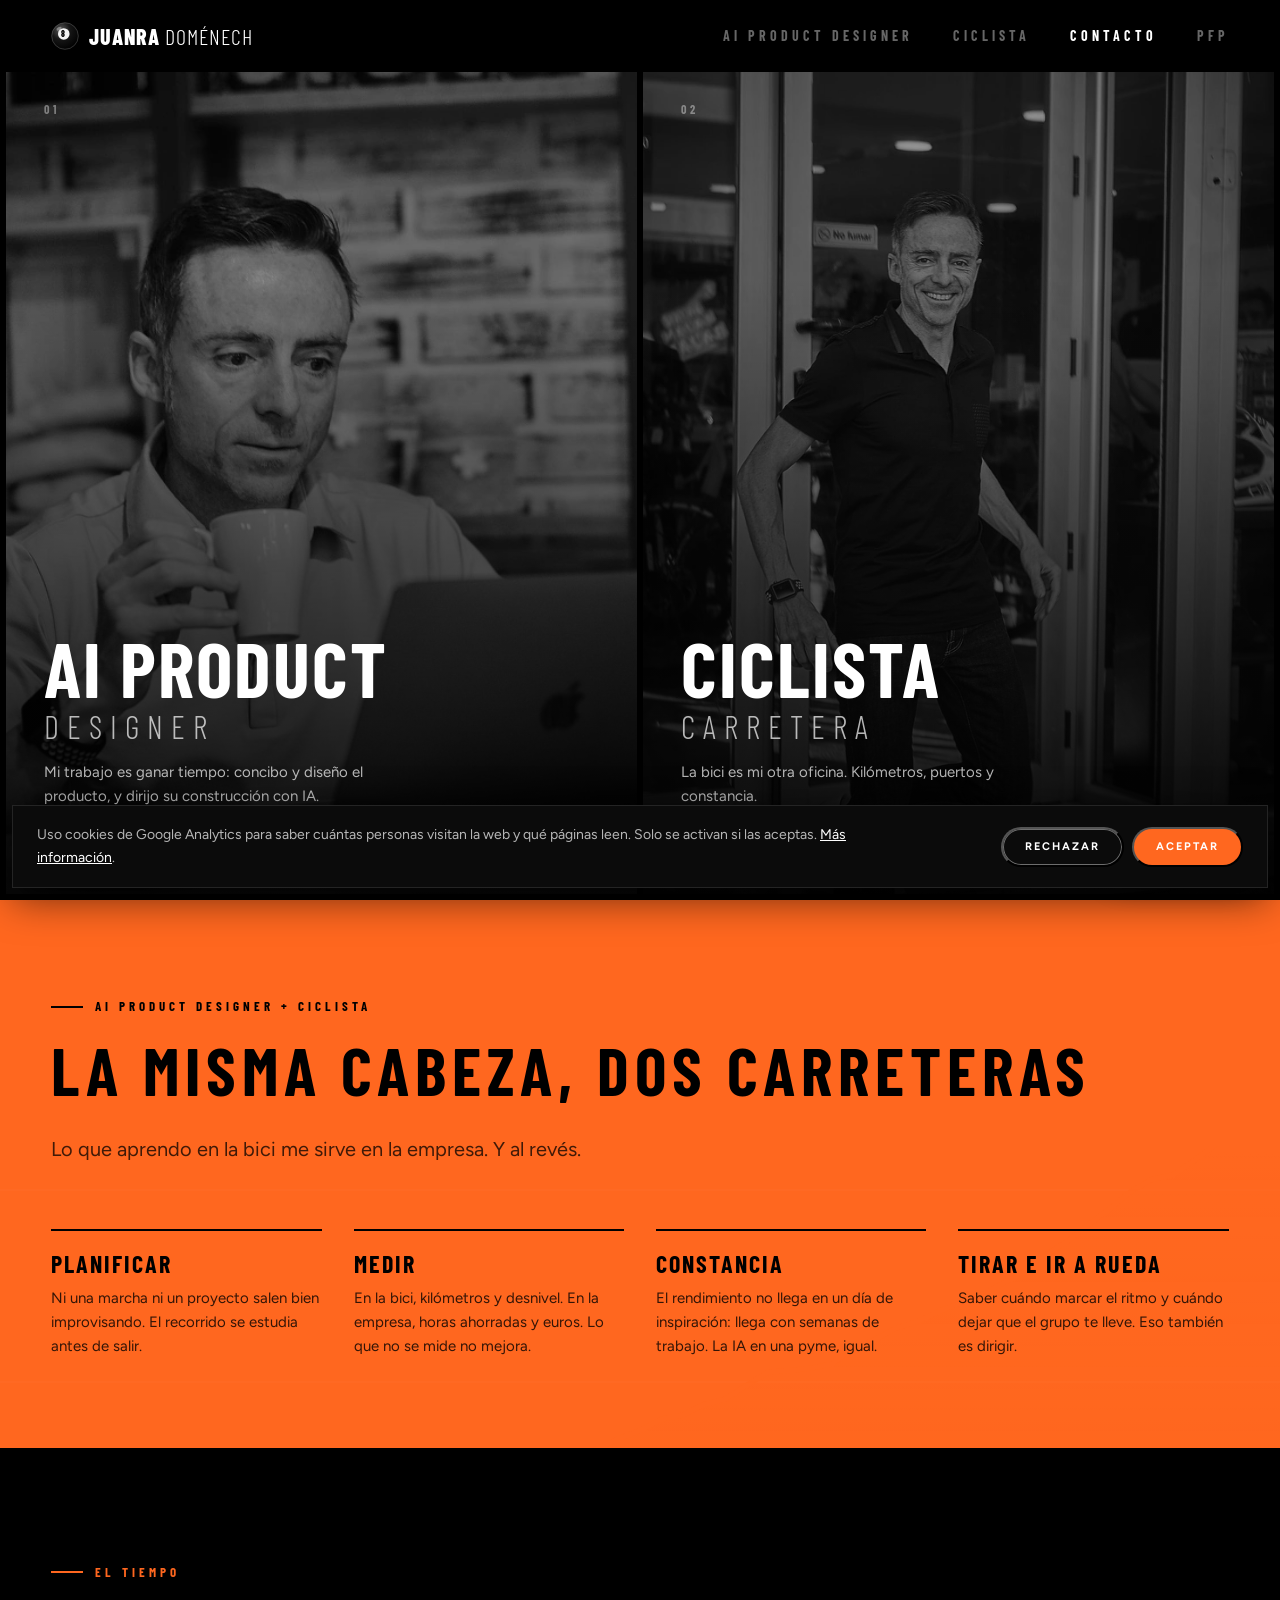
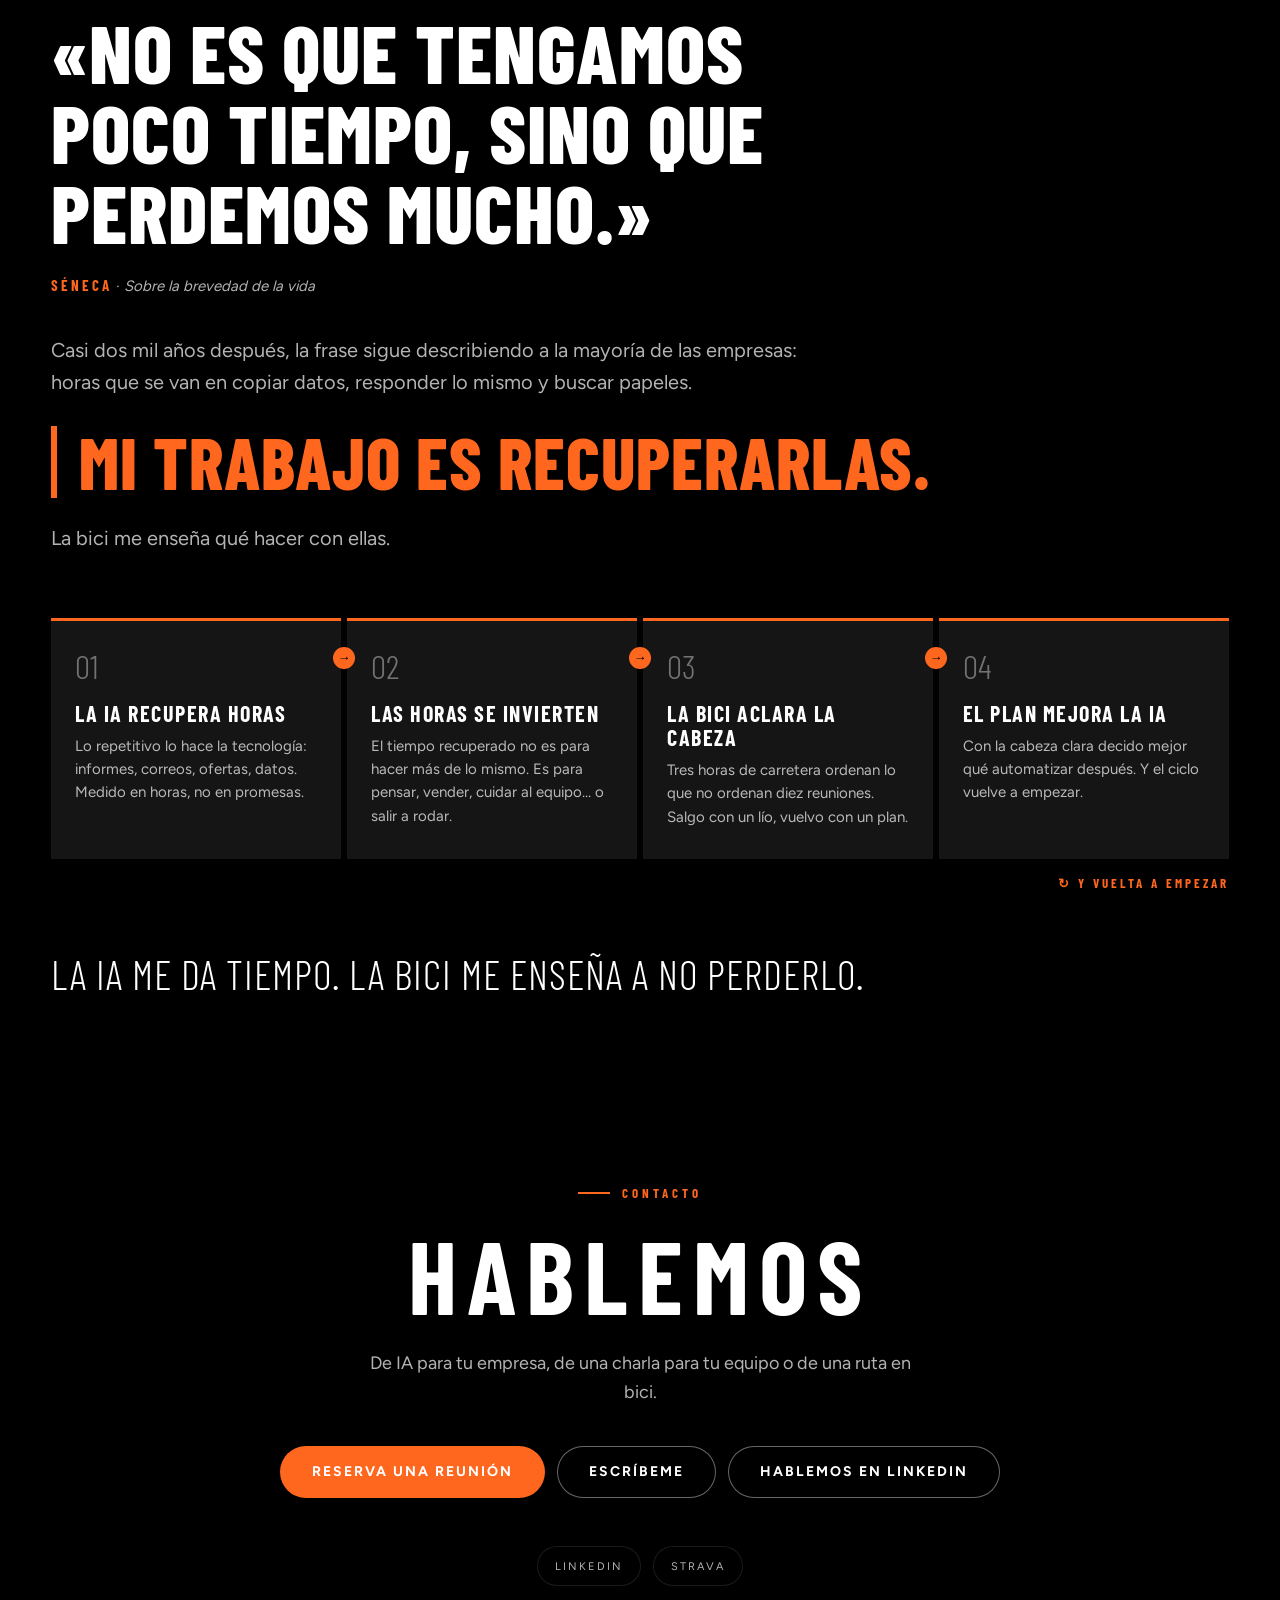
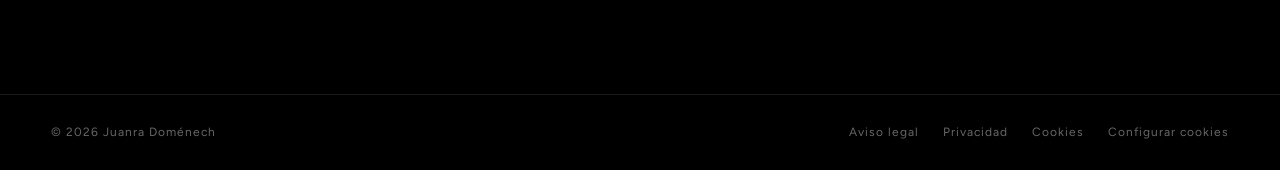
==== commit f42e45f1: "Web: 30 % menos de espacio entre bloques Co-Authored-By: Claude Opus 5.5 <noreply@anthropic.com> Cla" ====
--- a/index.html
+++ b/index.html
@@ -24,7 +24,7 @@
 <link rel="apple-touch-icon" href="img/apple-touch-icon.png?v=6">
 <link rel="preload" href="fonts/barlow-condensed-latin-700-normal.woff2" as="font" type="font/woff2" crossorigin>
 <link rel="preload" href="fonts/figtree-latin-400-normal.woff2" as="font" type="font/woff2" crossorigin>
-<link rel="stylesheet" href="css/estilos.css?v=438e1039">
+<link rel="stylesheet" href="css/estilos.css?v=53e68f4f">
 <script type="application/ld+json">{"@context": "https://schema.org", "@type": "Person", "name": "Juanra Doménech", "url": "https://juanradomenech.com", "jobTitle": "AI Product Designer · Fundador de iLumya", "worksFor": {"@type": "Organization", "name": "iLumya Technologies", "url": "https://ilumya.es"}, "description": "AI Product Designer: mi trabajo es ganar tiempo. Concibo y diseño producto de software con IA, del diagnóstico al producto en marcha. Y cuando cierro el portátil, salgo en bici.", "knowsAbout": ["Diseño de producto", "Inteligencia artificial", "Software", "Transformación digital", "Ciclismo"], "sameAs": ["https://www.linkedin.com/in/juanradomenech/", "https://www.strava.com/athletes/1790674"]}</script>
 </head>
 <body>
--- a/css/estilos.css
+++ b/css/estilos.css
@@ -92,7 +92,7 @@
 .panel .ver-mas::before { content: ""; width: 24px; height: 2px; background: var(--orange); }
 
 /* ---------- Bloques ---------- */
-.parte { position: relative; padding: clamp(80px, 12vw, 160px) 0 clamp(60px, 8vw, 120px); overflow: hidden; }
+.parte { position: relative; padding: clamp(56px, 8.4vw, 112px) 0 clamp(42px, 5.6vw, 84px); overflow: hidden; }
 .parte--suave { background: var(--black-soft); }
 .marca-agua { position: absolute; top: clamp(30px, 6vw, 80px); left: 50%; transform: translateX(-50%); font-family: var(--font-condensed); font-weight: 800; font-size: clamp(90px, 20vw, 300px); line-height: 1; letter-spacing: 8px; text-transform: uppercase; color: transparent; -webkit-text-stroke: 1px rgba(255,255,255,.07); white-space: nowrap; pointer-events: none; user-select: none; }
 .etiqueta { display: inline-flex; align-items: center; gap: 12px; font-family: var(--font-condensed); font-weight: 700; font-size: 13px; letter-spacing: 4px; text-transform: uppercase; color: var(--orange); }
@@ -100,7 +100,7 @@
 .titulo { margin-top: 18px; font-size: clamp(36px, 5.2vw, 68px); letter-spacing: clamp(3px, .5vw, 6px); }
 .titulo-sec { font-size: clamp(26px, 3vw, 32px); letter-spacing: 6px; }
 .entradilla { margin-top: 28px; max-width: 760px; font-size: clamp(17px, 1.6vw, 20px); line-height: 1.6; color: var(--white-70); }
-.cabeza-sec { display: flex; justify-content: space-between; align-items: flex-end; gap: 24px; margin: clamp(72px, 9vw, 120px) auto 32px; }
+.cabeza-sec { display: flex; justify-content: space-between; align-items: flex-end; gap: 24px; margin: clamp(50px, 6.3vw, 84px) auto 32px; }
 
 /* Cifras */
 .cifras { display: grid; grid-template-columns: repeat(4, 1fr); gap: 1px; margin-top: 64px; background: var(--white-10); border: 1px solid var(--white-10); }
@@ -123,7 +123,7 @@
 
 /* Carrusel */
 .carrusel { position: relative; }
-.pista { display: grid; grid-auto-flow: column; grid-auto-columns: clamp(270px, 28vw, 360px); gap: 6px; overflow-x: auto; scroll-snap-type: x mandatory; scrollbar-width: none; --borde: max(var(--pad), calc((100% - var(--max)) / 2 + var(--pad))); padding: 0 var(--borde); scroll-padding: 0 var(--borde); cursor: grab; }
+.pista { display: grid; grid-auto-flow: column; grid-auto-columns: clamp(270px, 28vw, 360px); gap: 6px; overflow-x: auto; scroll-snap-type: x mandatory; scrollbar-width: none; --borde: max(var(--pad), calc((100% - var(--max)) / 2 + var(--pad))); padding: 0 var(--borde); scroll-padding: 0 var(--borde); cursor: grab; clip-path: inset(-40px var(--borde)); }
 .pista::-webkit-scrollbar { display: none; }
 .pista.arrastrando { cursor: grabbing; scroll-snap-type: none; }
 .tarjeta { position: relative; scroll-snap-align: start; min-height: 420px; display: flex; flex-direction: column; justify-content: flex-end; padding: 32px 28px; background: var(--black-card); overflow: hidden; user-select: none; }
@@ -148,7 +148,7 @@
 .formacion strong { font-family: var(--font-condensed); font-size: 14px; letter-spacing: 4px; text-transform: uppercase; color: var(--white); }
 
 /* Puente */
-.puente { position: relative; padding: clamp(80px, 10vw, 140px) 0; background: var(--orange); color: var(--black); overflow: hidden; }
+.puente { position: relative; padding: clamp(56px, 7vw, 98px) 0; background: var(--orange); color: var(--black); overflow: hidden; }
 .puente .arte-puente { position: absolute; inset: auto 0 0 0; width: 100%; height: 55%; opacity: .25; }
 .puente .etiqueta { color: var(--black); }
 .puente .etiqueta::before { background: var(--black); }
@@ -169,7 +169,7 @@
 .aviso-empresa p { color: var(--white-70); margin-top: 6px; }
 
 /* Cierre */
-.cierre { padding: clamp(100px, 12vw, 180px) 0; text-align: center; background: var(--black); }
+.cierre { padding: clamp(70px, 8.4vw, 126px) 0; text-align: center; background: var(--black); }
 .cierre .titulo { font-size: clamp(48px, 8vw, 110px); letter-spacing: clamp(4px, .8vw, 10px); }
 .cierre p { margin: 20px auto 40px; max-width: 560px; color: var(--white-70); font-size: 18px; }
 .cierre .acciones { display: flex; justify-content: center; flex-wrap: wrap; gap: 12px; }
@@ -247,7 +247,7 @@
 }
 
 /* ---------- Marcas (ciclista) ---------- */
-.marcas-sec { padding: clamp(72px, 9vw, 120px) 0; background: var(--black); text-align: center; }
+.marcas-sec { padding: clamp(50px, 6.3vw, 84px) 0; background: var(--black); text-align: center; }
 .marcas-titulo { margin-bottom: 48px; }
 .marcas { display: grid; grid-template-columns: repeat(4, minmax(0, 1fr)); gap: 6px; }
 .marca { display: grid; place-items: center; height: 160px; padding: 24px; background: var(--black-card); }
@@ -277,7 +277,7 @@
 .fam-res small { font-size: 13px; color: var(--white-70); }
 .encaje { list-style: none; margin: 28px 0 0; padding: 0; display: flex; flex-wrap: wrap; gap: 8px 32px; font-size: 14px; color: var(--white-70); }
 .encaje li::before { content: "→ "; color: var(--orange); }
-.fam { margin-top: clamp(64px, 8vw, 104px); scroll-margin-top: calc(var(--header-h) + 16px); }
+.fam { margin-top: clamp(45px, 5.6vw, 73px); scroll-margin-top: calc(var(--header-h) + 16px); }
 .fam-h { display: flex; flex-direction: column; gap: 12px; margin-bottom: 24px; }
 .fam-h h3 { font-size: clamp(26px, 3vw, 38px); letter-spacing: 3px; }
 .svc-lista { display: grid; gap: 6px; }
@@ -426,7 +426,7 @@
 @media (max-width: 640px) { .fam-grid { grid-template-columns: 1fr; } }
 
 /* Formación */
-.formacion2 { margin-top: clamp(72px, 9vw, 120px); padding-top: clamp(48px, 6vw, 72px); border-top: 1px solid var(--white-10); }
+.formacion2 { margin-top: clamp(50px, 6.3vw, 84px); padding-top: clamp(34px, 4.2vw, 50px); border-top: 1px solid var(--white-10); }
 .form-grid { display: grid; grid-template-columns: 1fr 2fr 1fr; gap: 6px; margin-top: 48px; align-items: start; }
 .form-grupo { background: var(--black-card); padding: 28px 24px; border-top: 3px solid var(--orange); }
 .form-grupo h3 { margin: 0 0 8px; font-family: var(--font-condensed); font-weight: 700; font-size: 14px; letter-spacing: 4px; text-transform: uppercase; color: var(--orange); display: flex; justify-content: space-between; }
@@ -644,7 +644,7 @@
 .app-para-listas li { padding: 6px 0 6px 26px; position: relative; color: var(--white-70); line-height: 1.5; }
 .app-para-listas li::before { content: "✓"; position: absolute; left: 0; color: var(--orange, #FF671F); font-weight: 700; }
 .app-para-no li::before { content: "✕"; color: #888; }
-.app-pregunta { padding-block: clamp(64px, 10vw, 128px); text-align: center; }
+.app-pregunta { padding-block: clamp(45px, 7vw, 90px); text-align: center; }
 .app-pregunta-titulo { margin: 0 auto; max-width: 18ch; font-family: var(--font-condensed); font-weight: 800; font-size: clamp(36px, 6vw, 76px); line-height: 1; text-transform: uppercase; }
 .app-pregunta-titulo::first-line { color: inherit; }
 .app-pregunta-texto { max-width: 600px; margin: 24px auto 0; font-size: 18px; line-height: 1.6; color: var(--white-70); }
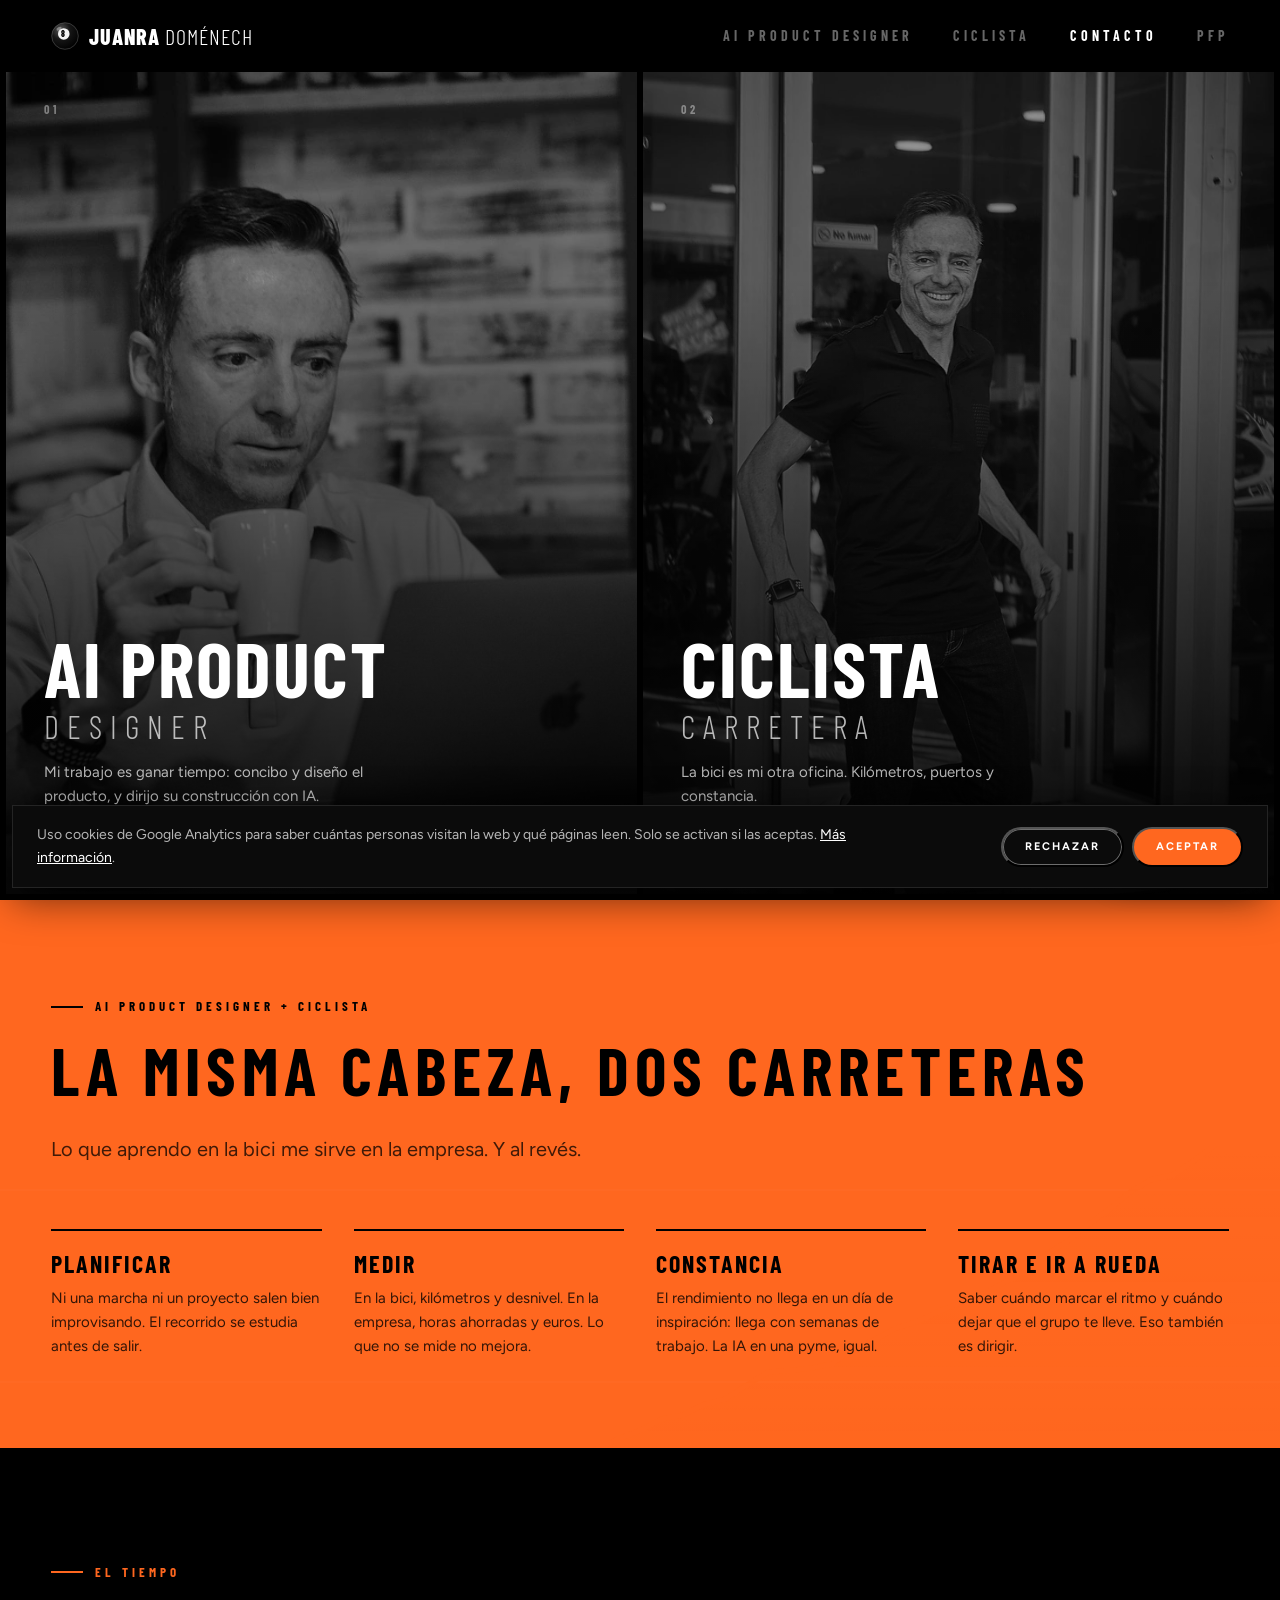
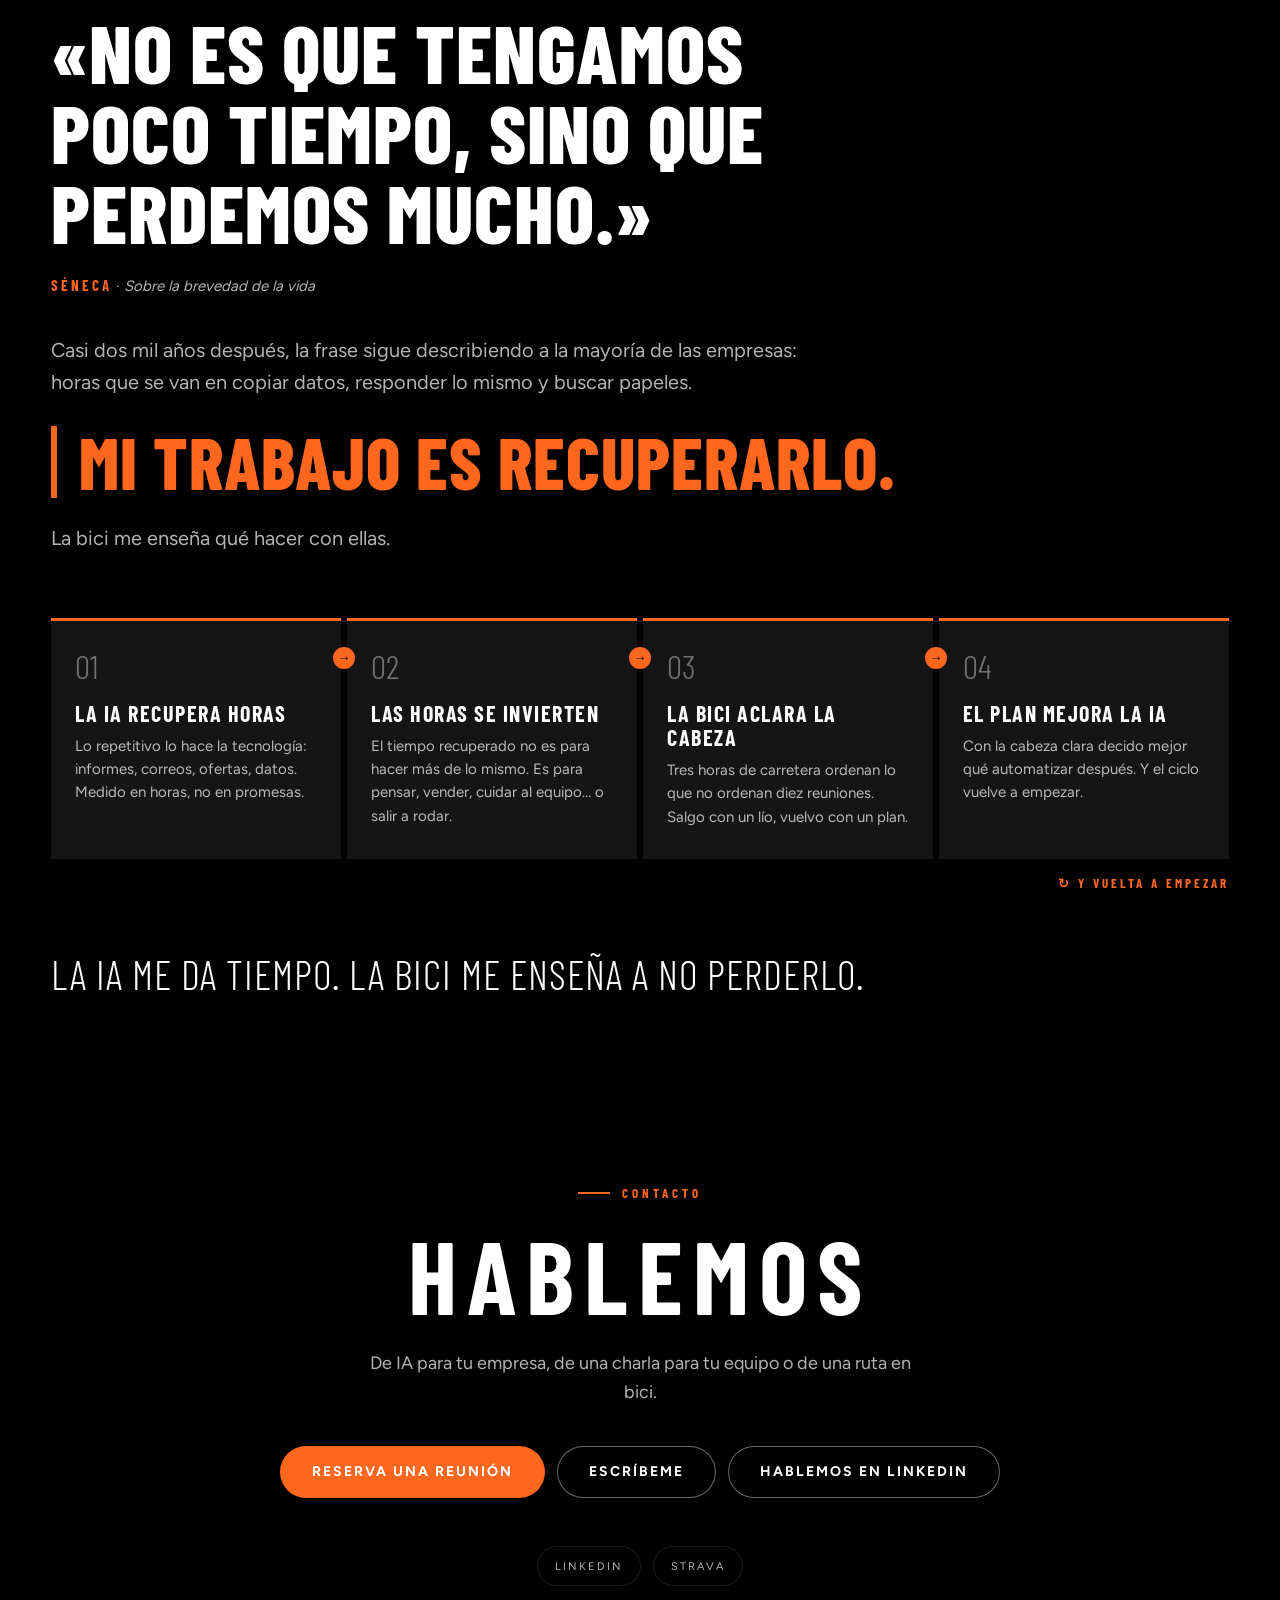
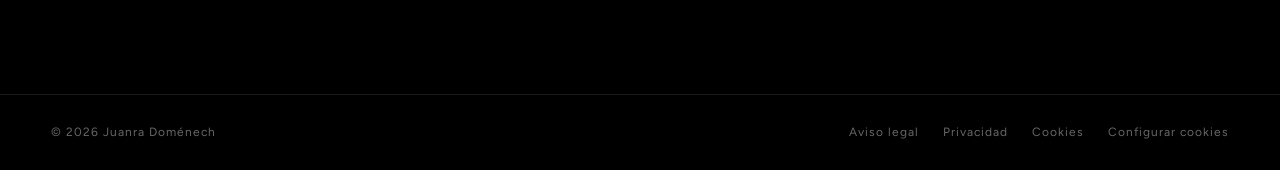
==== commit 4baabec7: "Mi trabajo es recuperarlo Co-Authored-By: Claude Opus 5.5 <noreply@anthropic.com> Claude-Session: ht" ====
--- a/index.html
+++ b/index.html
@@ -76,7 +76,7 @@
       <blockquote id="t-tiempo"><p>«No es que tengamos poco tiempo, sino que perdemos mucho.»</p></blockquote>
       <figcaption><b>Séneca</b> · <cite>Sobre la brevedad de la vida</cite></figcaption>
     </figure>
-    <p class="entradilla aparece">Casi dos mil años después, la frase sigue describiendo a la mayoría de las empresas: horas que se van en copiar datos, responder lo mismo y buscar papeles.</p><p class="tiempo-destacado aparece"><span>Mi trabajo es recuperarlas.</span></p><p class="entradilla tiempo-despues aparece">La bici me enseña qué hacer con ellas.</p>
+    <p class="entradilla aparece">Casi dos mil años después, la frase sigue describiendo a la mayoría de las empresas: horas que se van en copiar datos, responder lo mismo y buscar papeles.</p><p class="tiempo-destacado aparece"><span>Mi trabajo es recuperarlo.</span></p><p class="entradilla tiempo-despues aparece">La bici me enseña qué hacer con ellas.</p>
     <ol class="ciclo aparece"><li class="paso"><span class="paso-n">01</span><h3>La IA recupera horas</h3><p>Lo repetitivo lo hace la tecnología: informes, correos, ofertas, datos. Medido en horas, no en promesas.</p></li><li class="paso"><span class="paso-n">02</span><h3>Las horas se invierten</h3><p>El tiempo recuperado no es para hacer más de lo mismo. Es para pensar, vender, cuidar al equipo… o salir a rodar.</p></li><li class="paso"><span class="paso-n">03</span><h3>La bici aclara la cabeza</h3><p>Tres horas de carretera ordenan lo que no ordenan diez reuniones. Salgo con un lío, vuelvo con un plan.</p></li><li class="paso"><span class="paso-n">04</span><h3>El plan mejora la IA</h3><p>Con la cabeza clara decido mejor qué automatizar después. Y el ciclo vuelve a empezar.</p></li></ol>
     <p class="ciclo-vuelta aparece" aria-hidden="true">↻ Y vuelta a empezar</p>
     <p class="tiempo-cierre aparece">La IA me da tiempo. La bici me enseña a no perderlo.</p>
@@ -99,7 +99,7 @@
   <nav aria-label="Legal"><a href="aviso-legal.html">Aviso legal</a><a href="privacidad.html">Privacidad</a><a href="cookies.html">Cookies</a><button type="button" class="pie-cookies" data-cookies hidden>Configurar cookies</button></nav>
 </footer>
 <div class="bot">
-  <script type="application/json" id="bot-datos">{"saludo": "¡Hola! Soy el asistente de Juanra. Te cuento qué hace, cómo trabaja y cómo contactarle. ¿Qué te interesa?", "inicio": ["servicios", "ilumya", "formacion-equipos", "precios", "ciclismo", "contacto"], "temas": [{"id": "servicios", "boton": "¿A qué te dedicas?", "claves": ["aplicacion", "aplicación", "app", "ayuda", "ayudar", "consultor", "consultoria", "dedicas", "diseñas", "diseño", "haces", "ofreces", "producto", "servicio", "servicios", "software", "trabajar contigo", "designer", "diseñador"], "texto": "Soy AI Product Designer y mi trabajo es ganar tiempo: concibo y diseño software a partir de un diagnóstico de tu empresa y dirijo su construcción, la haga la IA o un equipo de desarrollo. Trabajo en cinco pasos: diagnóstico, concepto, diseño, dirección del desarrollo y evolución. Los servicios de AI Officer para pymes los presto desde iLumya (ilumya.es).", "siguientes": ["ilumya", "precios", "contacto"]}, {"id": "formacion-equipos", "boton": "Formación para equipos", "claves": ["formacion", "formar", "formador", "curso", "cursos", "taller", "talleres", "charla", "charlas", "conferencia", "ponencia", "equipo", "equipos", "plantilla", "empleados", "docente", "clase"], "texto": "Soy formador de equipos: preparo a las personas para que la tecnología y la IA se usen de verdad en el día a día. Llevo más de 20 años como docente y divulgador (COEPA, AIJU, AICE, AEC, SER Radio Alcoy, Grupo Zeta). Formación práctica, con tus procesos y tus herramientas, también como charla para tu equipo.", "siguientes": ["contacto", "servicios"]}, {"id": "ilumya", "boton": "¿Qué es iLumya?", "claves": ["ilumya", "empresa", "tu empresa", "software", "paradigma"], "texto": "En 2026 creé iLumya, un nuevo paradigma de empresa tecnológica de IA y software para pymes: personas que adaptan la gestión de la empresa a la IA y tecnología de IA que hace el trabajo cada día. Allí concibo el producto y trabajo como AI Officer. Los servicios para empresas los tienes en ilumya.es.", "enlace": {"texto": "Ver servicios en ilumya.es", "url": "https://ilumya.es"}, "siguientes": ["servicios", "contacto"]}, {"id": "precios", "boton": "¿Cuánto cuesta?", "claves": ["precio", "precios", "cuesta", "coste", "costo", "tarifa", "tarifas", "presupuesto", "pagar", "euros", "barato", "caro", "cuanto"], "texto": "Cada producto se presupuesta por escrito después del diagnóstico, cuando ya sabemos qué hay que construir y quién lo construye. Los servicios de AI Officer de iLumya tienen sus propios formatos y precios en ilumya.es.", "siguientes": ["contacto"]}, {"id": "trayectoria", "boton": "Tu trayectoria", "claves": ["trayectoria", "experiencia", "años", "carrera", "curriculum", "cv", "kliktickect", "klikticket", "mkf", "miniland", "linkedin", "quien eres", "quién", "sobre ti"], "texto": "Más de 25 años creando producto digital y negocio: concebí y dirigí MKF, Klikair CRM y KlikTicket (vendida a un grupo de software), dirigí el marketing de empresas que venden en más de 140 países (Miniland, Mutua Levante, Diagram Software) y en 2026 fundé iLumya.", "enlace": {"texto": "Ver mi LinkedIn", "url": "https://www.linkedin.com/in/juanradomenech/"}, "siguientes": ["estudios", "servicios"]}, {"id": "estudios", "boton": "Tu formación académica", "claves": ["estudios", "estudiado", "master", "masters", "mba", "licenciado", "licenciatura", "universidad", "titulacion", "esic", "eae", "obs", "big data"], "texto": "Licenciado en Marketing & Business Administration (ESIC), MBA (EAE), Máster en Data Management - Big Data & Business Analytics (OBS), Máster en Marketing Online y Comercio Digital (EAE), Máster en Marketing Digital (CEPADE-UPM) y Máster en Internet y Comunicación (UOC).", "siguientes": ["formacion-equipos", "contacto"]}, {"id": "ciclismo", "boton": "Tu lado ciclista", "claves": ["bici", "bicicleta", "ciclismo", "ciclista", "carretera", "ruta", "rutas", "strava", "kilometros", "km", "puerto", "mundial", "japon", "francia", "gran fondo", "millars", "uci", "marcha", "marchas"], "texto": "La bici es mi otra oficina: salgo con un lío en la cabeza y vuelvo con un plan. En 2026 llevo 9.059 km y 175.595 m de desnivel, y me clasifiqué en The Millars para el Mundial UCI Gran Fondo de Japón. El próximo reto: clasificarme para Francia 2027.", "enlace": {"texto": "Ver la página Ciclista", "url": "/ciclista.html"}, "siguientes": ["contacto"]}, {"id": "contacto", "boton": "Quiero hablar con Juanra", "claves": ["agenda", "agendar", "calendario", "cita", "contactar", "contacto", "correo", "email", "escribir", "hablar", "llamada", "llamar", "mail", "meet", "quedar", "reserva", "reservar", "reunion", "telefono", "videollamada"], "texto": "Reserva una reunión directamente en mi agenda (con videollamada de Google Meet) o escríbeme y te respondo personalmente. Cuéntame en dos líneas tu empresa y qué necesitas.", "accion": "correo", "siguientes": []}, {"id": "saludo", "claves": ["hola", "buenas", "buenos dias", "buenas tardes", "hey"], "texto": "¡Hola! ¿En qué te puedo ayudar? Puedo contarte a qué me dedico, la formación para equipos, iLumya o cómo contactar conmigo.", "siguientes": ["servicios", "formacion-equipos", "contacto"]}, {"id": "gracias", "claves": ["gracias", "genial", "perfecto", "vale", "ok"], "texto": "¡A ti! Si quieres seguir la conversación con Juanra, escríbele.", "accion": "correo", "siguientes": []}], "no_entiendo": "No tengo esa respuesta, pero Juanra sí. Escríbele tu pregunta y te contesta personalmente.", "correo_asunto": "Consulta desde juanradomenech.com", "correo": "juanra.domenech@gmail.com", "agenda": "https://calendar.app.google/ssXw7ezBEgn77nco7"}</script>
+  <script type="application/json" id="bot-datos">{"saludo": "¡Hola! Soy el asistente de Juanra. Te cuento qué hace, cómo trabaja y cómo contactarle. ¿Qué te interesa?", "inicio": ["servicios", "ilumya", "formacion-equipos", "precios", "ciclismo", "contacto"], "temas": [{"id": "servicios", "boton": "¿A qué te dedicas?", "claves": ["aplicacion", "aplicación", "app", "ayuda", "ayudar", "consultor", "consultoria", "dedicas", "diseñas", "diseño", "haces", "ofreces", "producto", "servicio", "servicios", "software", "trabajar contigo", "designer", "diseñador"], "texto": "Soy AI Product Designer y mi trabajo es ganar tiempo: concibo y diseño software a partir de un diagnóstico de tu empresa y dirijo su construcción, la haga la IA o un equipo de desarrollo. Trabajo en cinco pasos: diagnóstico, concepto, diseño, dirección del desarrollo y evolución. Los servicios de AI Officer para pymes los presto desde iLumya (ilumya.es).", "siguientes": ["ilumya", "precios", "contacto"]}, {"id": "formacion-equipos", "boton": "Formación para equipos", "claves": ["formacion", "formar", "formador", "curso", "cursos", "taller", "talleres", "charla", "charlas", "conferencia", "ponencia", "equipo", "equipos", "plantilla", "empleados", "docente", "clase"], "texto": "Soy formador de equipos: preparo a las personas para que la tecnología y la IA se usen de verdad en el día a día. Llevo más de 20 años como docente y divulgador (COEPA, AIJU, AICE, AEC, SER Radio Alcoy, Grupo Zeta). Formación práctica, con tus procesos y tus herramientas, también como charla para tu equipo.", "siguientes": ["contacto", "servicios"]}, {"id": "ilumya", "boton": "¿Qué es iLumya?", "claves": ["ilumya", "empresa", "tu empresa", "software", "paradigma"], "texto": "En 2026 creé iLumya, un nuevo paradigma de empresa tecnológica de IA y software para pymes: personas que adaptan la gestión de la empresa a la IA y tecnología de IA que hace el trabajo cada día. Allí concibo el producto y trabajo como AI Officer y AI Product Designer. Los servicios para empresas los tienes en ilumya.es.", "enlace": {"texto": "Ver servicios en ilumya.es", "url": "https://ilumya.es"}, "siguientes": ["servicios", "contacto"]}, {"id": "precios", "boton": "¿Cuánto cuesta?", "claves": ["precio", "precios", "cuesta", "coste", "costo", "tarifa", "tarifas", "presupuesto", "pagar", "euros", "barato", "caro", "cuanto"], "texto": "Cada producto se presupuesta por escrito después del diagnóstico, cuando ya sabemos qué hay que construir y quién lo construye. Los servicios de AI Officer de iLumya tienen sus propios formatos y precios en ilumya.es.", "siguientes": ["contacto"]}, {"id": "trayectoria", "boton": "Tu trayectoria", "claves": ["trayectoria", "experiencia", "años", "carrera", "curriculum", "cv", "kliktickect", "klikticket", "mkf", "miniland", "linkedin", "quien eres", "quién", "sobre ti"], "texto": "Más de 25 años creando producto digital y negocio: concebí y dirigí MKF, Klikair CRM y KlikTicket (vendida a un grupo de software), dirigí el marketing de empresas que venden en más de 140 países (Miniland, Mutua Levante, Diagram Software) y en 2026 fundé iLumya.", "enlace": {"texto": "Ver mi LinkedIn", "url": "https://www.linkedin.com/in/juanradomenech/"}, "siguientes": ["estudios", "servicios"]}, {"id": "estudios", "boton": "Tu formación académica", "claves": ["estudios", "estudiado", "master", "masters", "mba", "licenciado", "licenciatura", "universidad", "titulacion", "esic", "eae", "obs", "big data"], "texto": "Licenciado en Marketing & Business Administration (ESIC), MBA (EAE), Máster en Data Management - Big Data & Business Analytics (OBS), Máster en Marketing Online y Comercio Digital (EAE), Máster en Marketing Digital (CEPADE-UPM) y Máster en Internet y Comunicación (UOC).", "siguientes": ["formacion-equipos", "contacto"]}, {"id": "ciclismo", "boton": "Tu lado ciclista", "claves": ["bici", "bicicleta", "ciclismo", "ciclista", "carretera", "ruta", "rutas", "strava", "kilometros", "km", "puerto", "mundial", "japon", "francia", "gran fondo", "millars", "uci", "marcha", "marchas"], "texto": "La bici es mi otra oficina: salgo con un lío en la cabeza y vuelvo con un plan. En 2026 llevo 9.059 km y 175.595 m de desnivel, y me clasifiqué en The Millars para el Mundial UCI Gran Fondo de Japón. El próximo reto: clasificarme para Francia 2027.", "enlace": {"texto": "Ver la página Ciclista", "url": "/ciclista.html"}, "siguientes": ["contacto"]}, {"id": "contacto", "boton": "Quiero hablar con Juanra", "claves": ["agenda", "agendar", "calendario", "cita", "contactar", "contacto", "correo", "email", "escribir", "hablar", "llamada", "llamar", "mail", "meet", "quedar", "reserva", "reservar", "reunion", "telefono", "videollamada"], "texto": "Reserva una reunión directamente en mi agenda (con videollamada de Google Meet) o escríbeme y te respondo personalmente. Cuéntame en dos líneas tu empresa y qué necesitas.", "accion": "correo", "siguientes": []}, {"id": "saludo", "claves": ["hola", "buenas", "buenos dias", "buenas tardes", "hey"], "texto": "¡Hola! ¿En qué te puedo ayudar? Puedo contarte a qué me dedico, la formación para equipos, iLumya o cómo contactar conmigo.", "siguientes": ["servicios", "formacion-equipos", "contacto"]}, {"id": "gracias", "claves": ["gracias", "genial", "perfecto", "vale", "ok"], "texto": "¡A ti! Si quieres seguir la conversación con Juanra, escríbele.", "accion": "correo", "siguientes": []}], "no_entiendo": "No tengo esa respuesta, pero Juanra sí. Escríbele tu pregunta y te contesta personalmente.", "correo_asunto": "Consulta desde juanradomenech.com", "correo": "juanra.domenech@gmail.com", "agenda": "https://calendar.app.google/ssXw7ezBEgn77nco7"}</script>
   <div class="bot-panel" id="bot-panel" role="dialog" aria-label="Asistente de Juanra" hidden>
     <div class="bot-cab"><img src="media/fotos/juanra-cafe.webp" alt="" width="40" height="40"><div><strong>Asistente de Juanra</strong><span>Respuestas al momento · Juanra contesta por correo</span></div>
       <button type="button" class="bot-cerrar" aria-label="Cerrar">×</button></div>
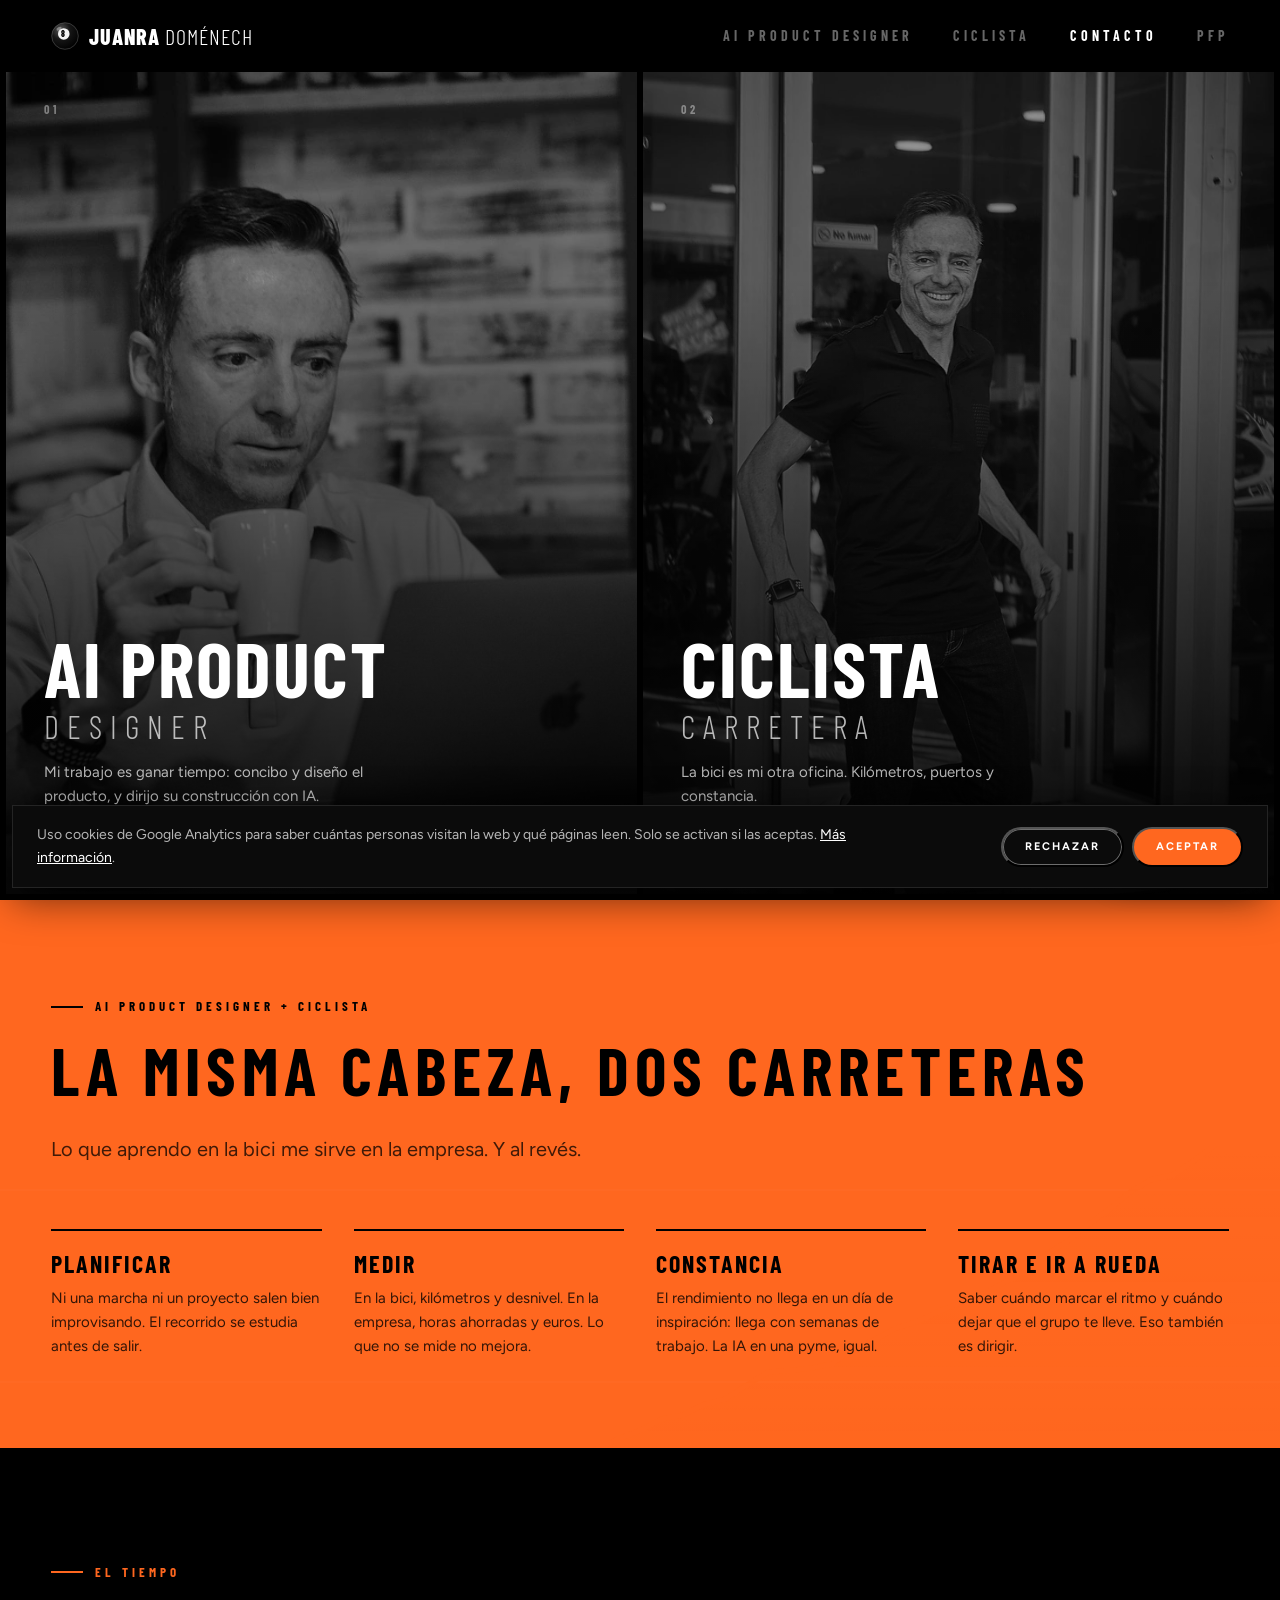
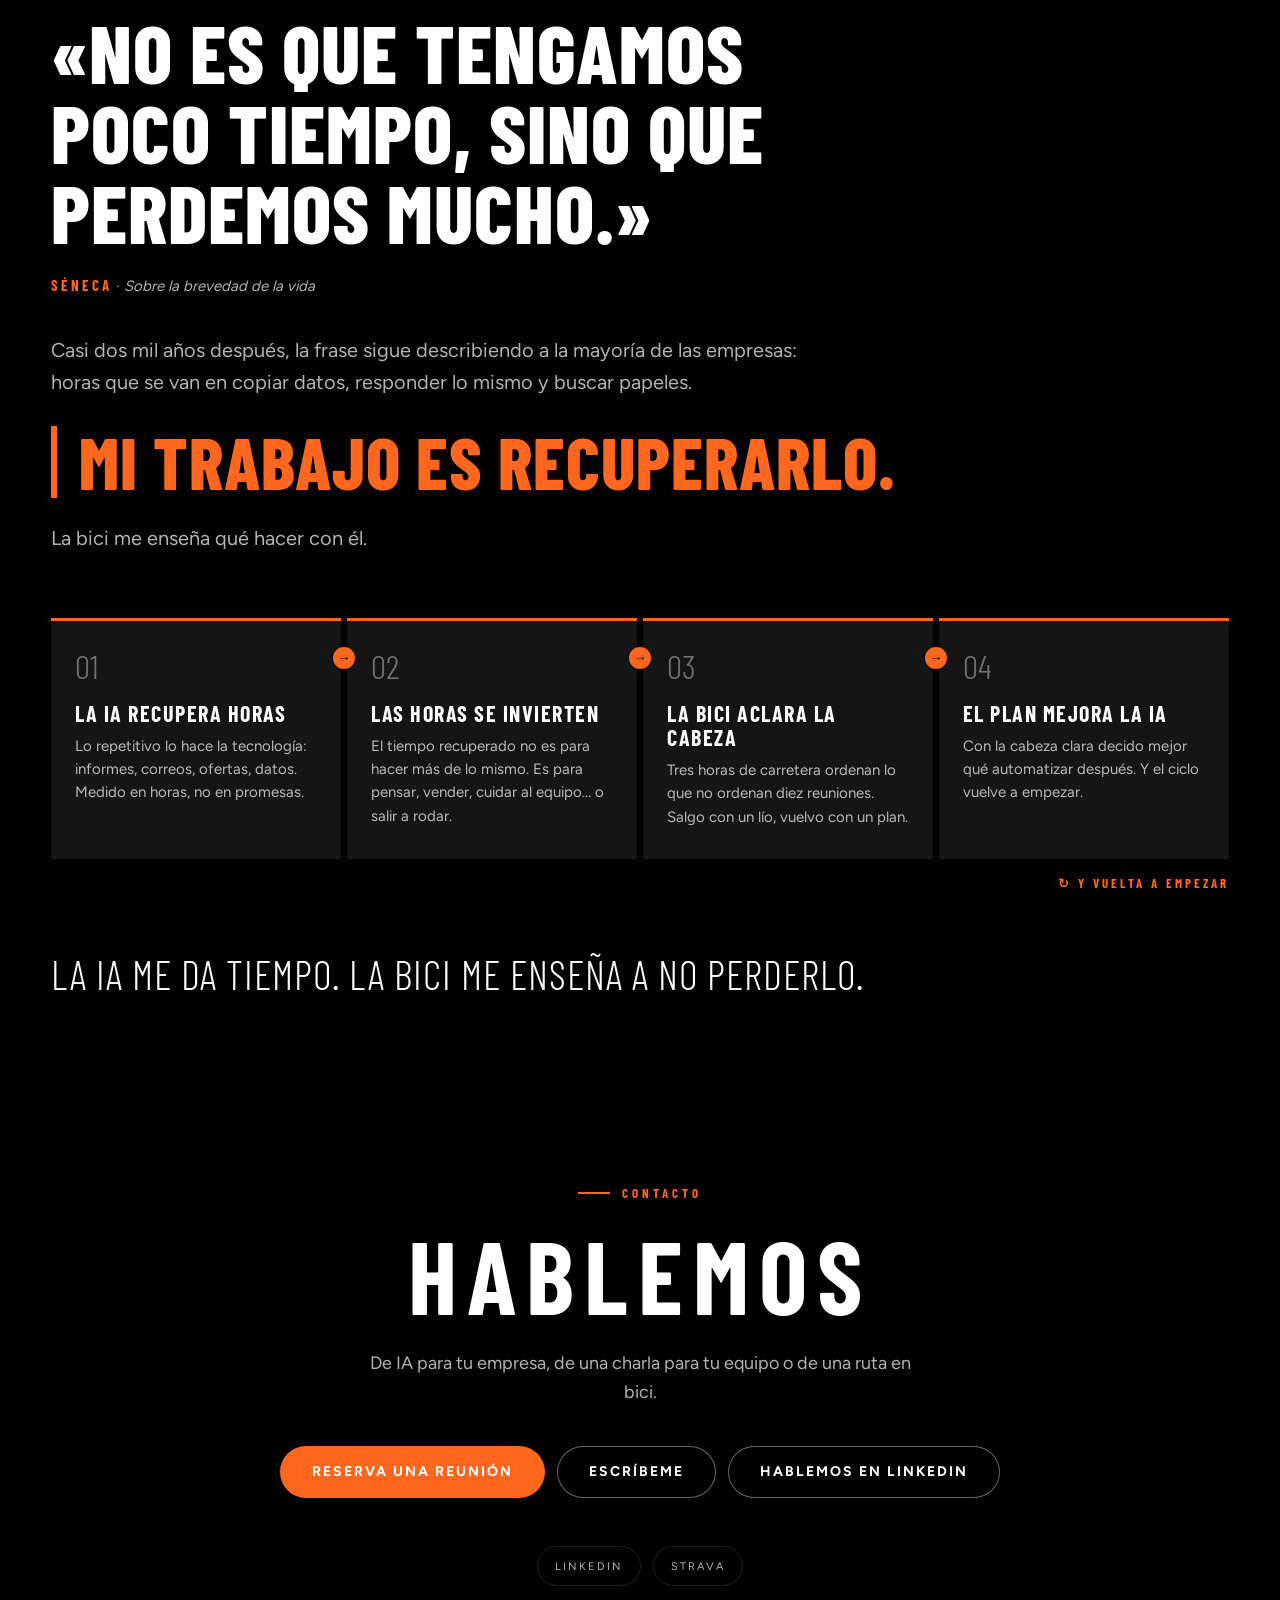
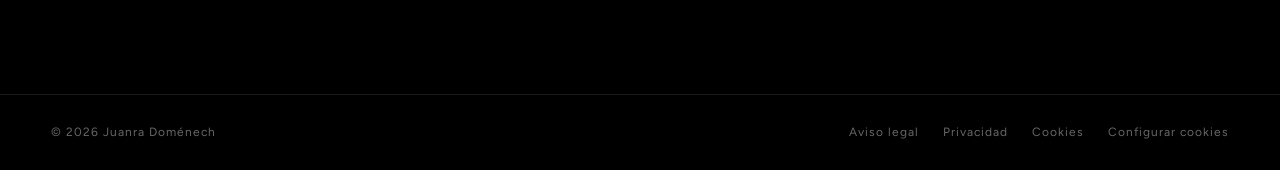
==== commit 8722a588: "La bici me enseña qué hacer con él Co-Authored-By: Claude Opus 5.5 <noreply@anthropic.com> Claude-Se" ====
--- a/index.html
+++ b/index.html
@@ -76,7 +76,7 @@
       <blockquote id="t-tiempo"><p>«No es que tengamos poco tiempo, sino que perdemos mucho.»</p></blockquote>
       <figcaption><b>Séneca</b> · <cite>Sobre la brevedad de la vida</cite></figcaption>
     </figure>
-    <p class="entradilla aparece">Casi dos mil años después, la frase sigue describiendo a la mayoría de las empresas: horas que se van en copiar datos, responder lo mismo y buscar papeles.</p><p class="tiempo-destacado aparece"><span>Mi trabajo es recuperarlo.</span></p><p class="entradilla tiempo-despues aparece">La bici me enseña qué hacer con ellas.</p>
+    <p class="entradilla aparece">Casi dos mil años después, la frase sigue describiendo a la mayoría de las empresas: horas que se van en copiar datos, responder lo mismo y buscar papeles.</p><p class="tiempo-destacado aparece"><span>Mi trabajo es recuperarlo.</span></p><p class="entradilla tiempo-despues aparece">La bici me enseña qué hacer con él.</p>
     <ol class="ciclo aparece"><li class="paso"><span class="paso-n">01</span><h3>La IA recupera horas</h3><p>Lo repetitivo lo hace la tecnología: informes, correos, ofertas, datos. Medido en horas, no en promesas.</p></li><li class="paso"><span class="paso-n">02</span><h3>Las horas se invierten</h3><p>El tiempo recuperado no es para hacer más de lo mismo. Es para pensar, vender, cuidar al equipo… o salir a rodar.</p></li><li class="paso"><span class="paso-n">03</span><h3>La bici aclara la cabeza</h3><p>Tres horas de carretera ordenan lo que no ordenan diez reuniones. Salgo con un lío, vuelvo con un plan.</p></li><li class="paso"><span class="paso-n">04</span><h3>El plan mejora la IA</h3><p>Con la cabeza clara decido mejor qué automatizar después. Y el ciclo vuelve a empezar.</p></li></ol>
     <p class="ciclo-vuelta aparece" aria-hidden="true">↻ Y vuelta a empezar</p>
     <p class="tiempo-cierre aparece">La IA me da tiempo. La bici me enseña a no perderlo.</p>
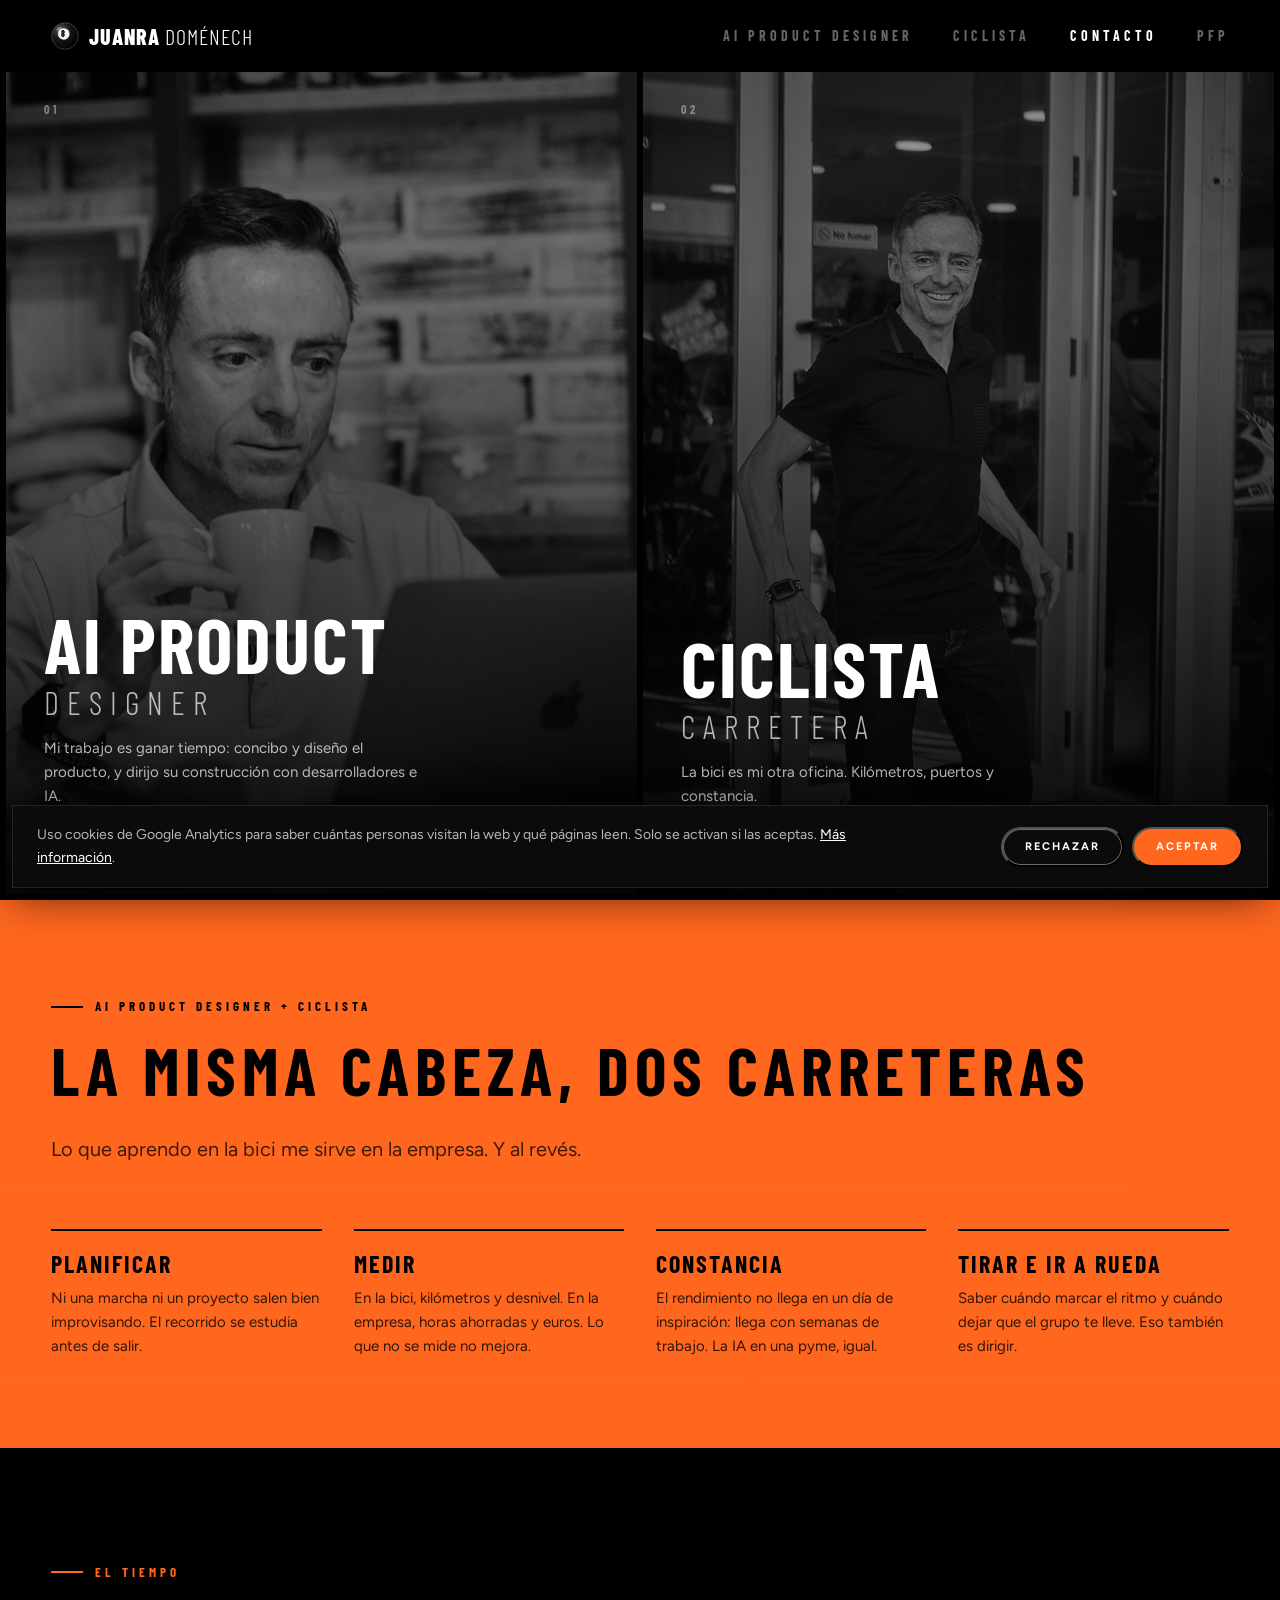
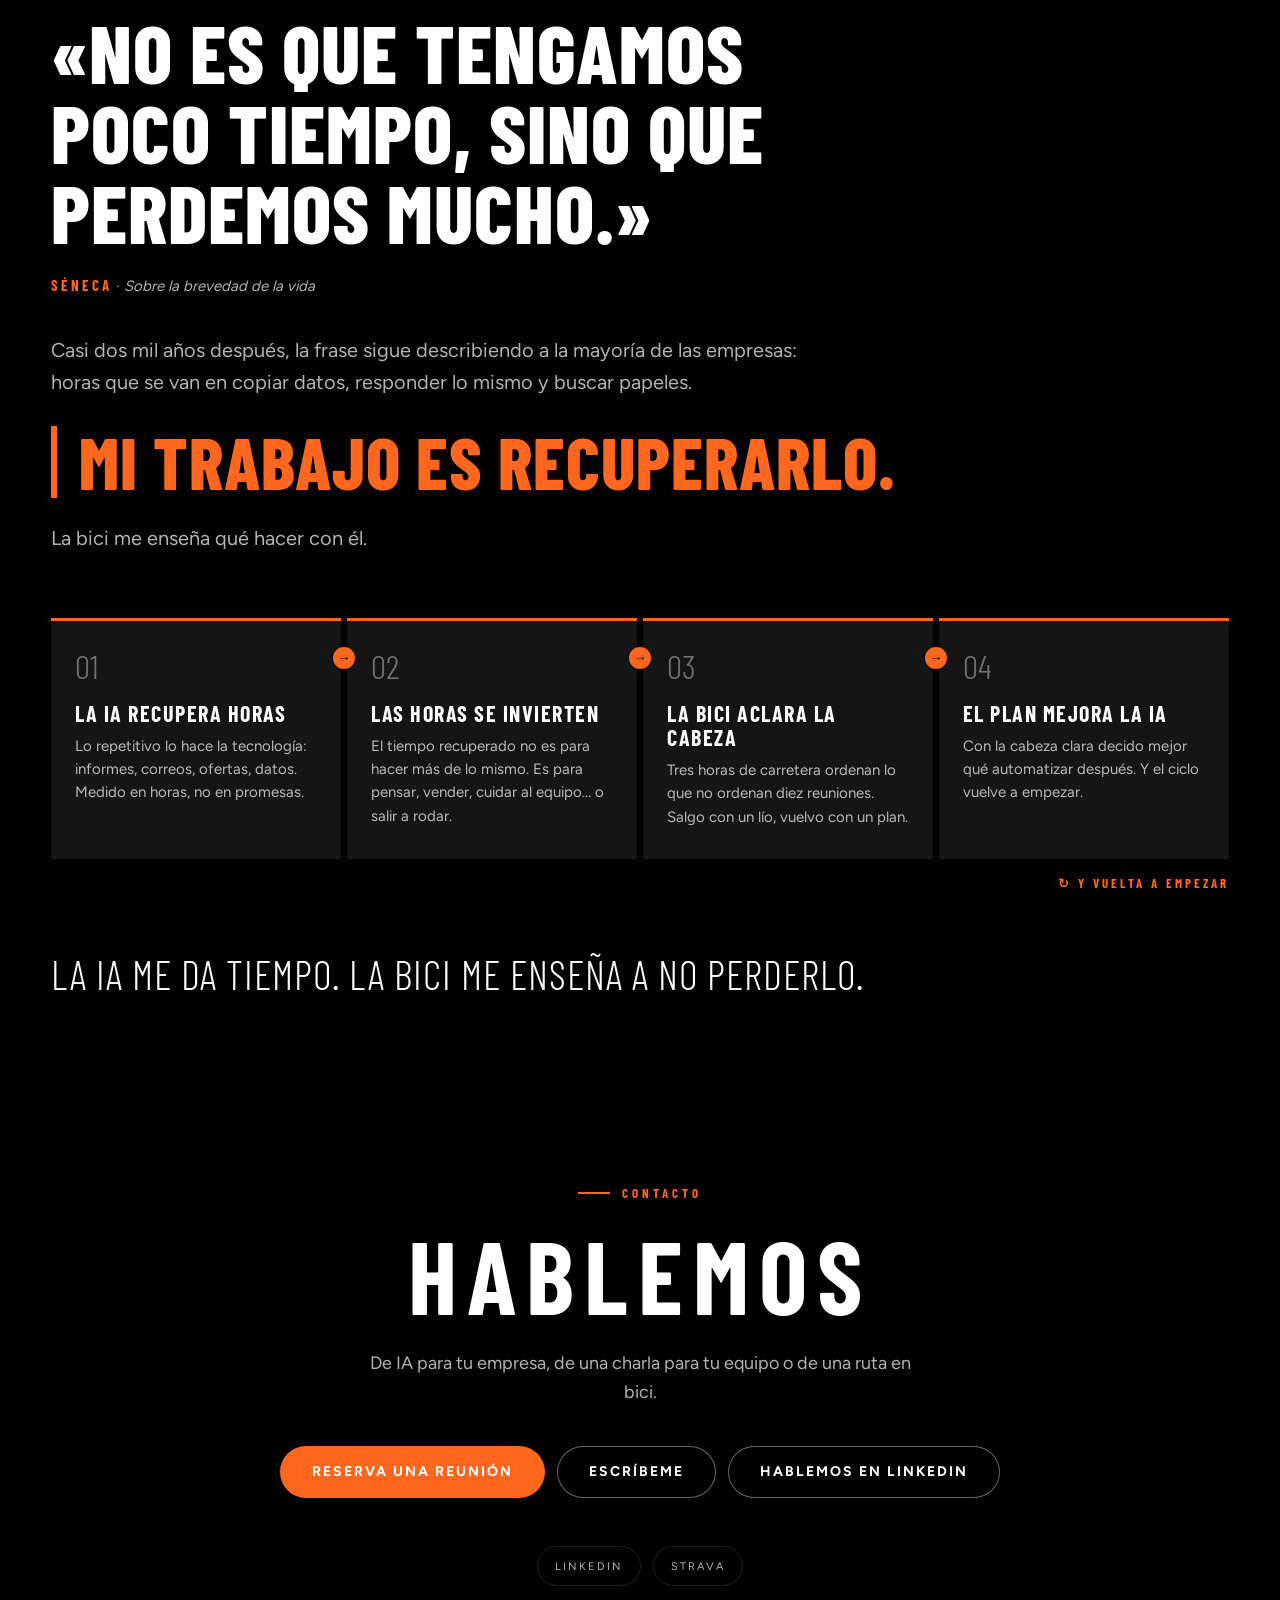
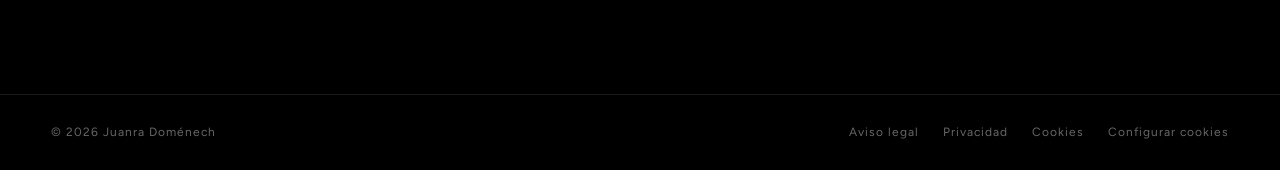
==== commit b1b6e1cb: "Portada: construcción con desarrolladores e IA Co-Authored-By: Claude Opus 5.5 <noreply@anthropic.co" ====
--- a/index.html
+++ b/index.html
@@ -46,7 +46,7 @@
     <span class="panel-num">01</span>
     <div class="panel-texto">
       <h2>AI Product<span>Designer</span></h2>
-      <p>Mi trabajo es ganar tiempo: concibo y diseño el producto, y dirijo su construcción con IA.</p>
+      <p>Mi trabajo es ganar tiempo: concibo y diseño el producto, y dirijo su construcción con desarrolladores e IA.</p>
       <span class="ver-mas">Ver más <i>→</i></span>
     </div>
   </a>
